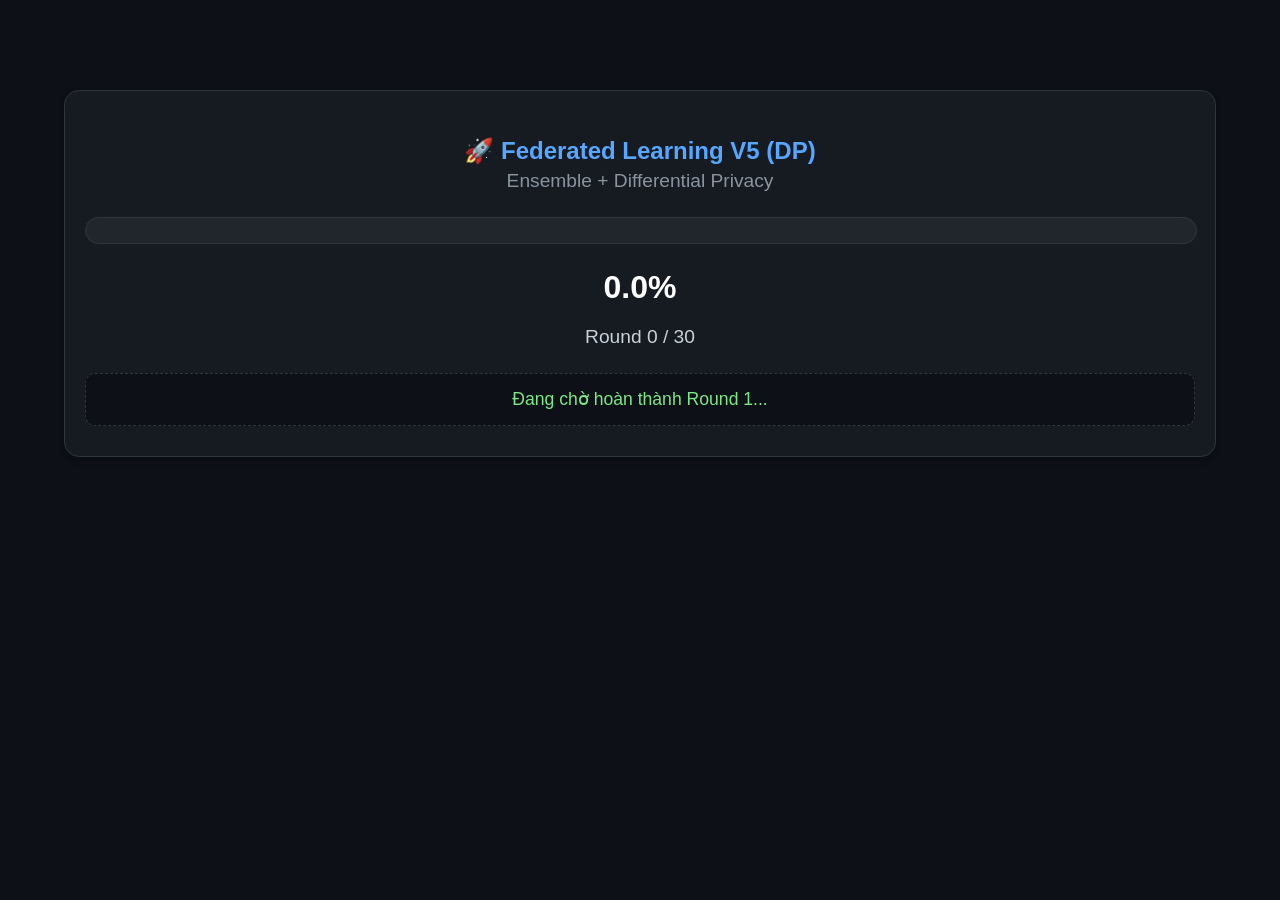
==== dashboard/index.html @ 1dcc60ae "🎓 KHKT Final: FL Pneumonia Detection with Differential Privacy - Kiến trúc: DenseNet-121 + Efficient" ====
<!DOCTYPE html>
<html>
<head>
    <meta name="viewport" content="width=device-width, initial-scale=1.0">
    <meta http-equiv="refresh" content="5">
    <title>AI Training Dashboard</title>
    <style>
        body { font-family: -apple-system, sans-serif; background: #0d1117; color: #c9d1d9; text-align: center; padding: 10vh 5vw; margin: 0; }
        .card { background: #161b22; border: 1px solid #30363d; border-radius: 15px; padding: 30px 20px; box-shadow: 0 4px 6px rgba(0,0,0,0.3); }
        h1 { color: #58a6ff; font-size: 1.5em; margin-bottom: 5px; }
        h2 { color: #8b949e; font-size: 1.2em; font-weight: normal; margin-top: 0; }
        .progress-bar { width: 100%; background: #21262d; border-radius: 20px; overflow: hidden; margin: 25px 0; height: 25px; border: 1px solid #30363d; }
        .progress { width: 0.0%; background: linear-gradient(90deg, #238636, #2ea043); height: 100%; transition: width 0.5s ease-in-out; }
        .percent-text { font-size: 2em; font-weight: bold; color: #ffffff; margin-bottom: 20px; }
        .metrics { margin-top: 25px; padding: 15px; background: #0d1117; border-radius: 10px; font-size: 1.1em; color: #7ee787; border: 1px dashed #30363d; }
    </style>
</head>
<body>
    <div class="card">
        <h1>🚀 Federated Learning V5 (DP)</h1>
        <h2>Ensemble + Differential Privacy</h2>
        
        <div class="progress-bar">
            <div class="progress"></div>
        </div>
        
        <div class="percent-text">0.0%</div>
        <h2 style="color: #c9d1d9;">Round 0 / 30</h2>
        
        <div class="metrics">
            Đang chờ hoàn thành Round 1...
        </div>
    </div>
</body>
</html>
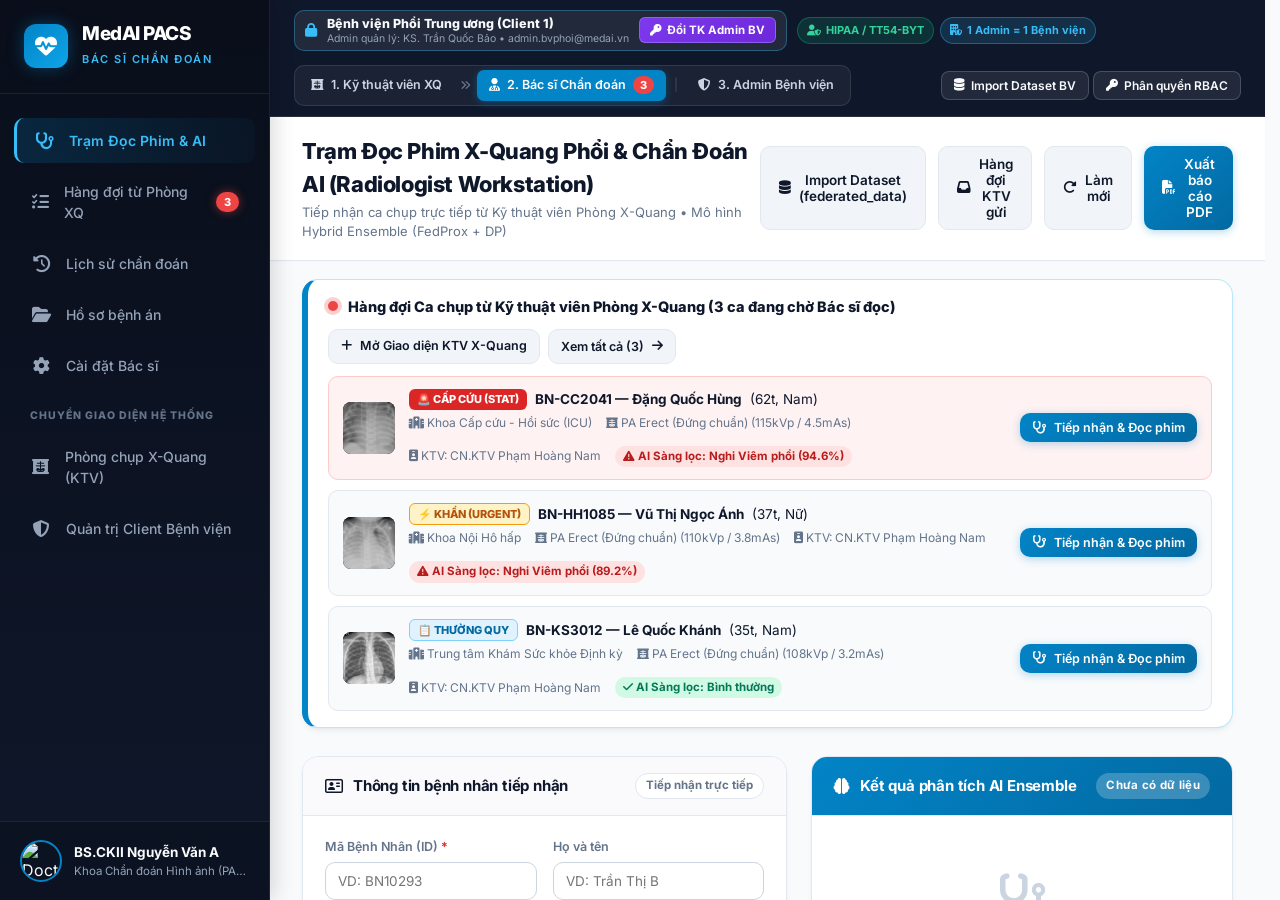
==== commit 24784f0f: "Deploy MedAI PACS/HIS v4.3: 3-role portals, dataset importer & 1-Admin-1-Hospital isolation" ====
--- a/dashboard/index.html
+++ b/dashboard/index.html
@@ -1,36 +1,345 @@
-
 <!DOCTYPE html>
-<html>
+<html lang="vi">
 <head>
+    <meta charset="UTF-8">
     <meta name="viewport" content="width=device-width, initial-scale=1.0">
-    <meta http-equiv="refresh" content="5">
-    <title>AI Training Dashboard</title>
-    <style>
-        body { font-family: -apple-system, sans-serif; background: #0d1117; color: #c9d1d9; text-align: center; padding: 10vh 5vw; margin: 0; }
-        .card { background: #161b22; border: 1px solid #30363d; border-radius: 15px; padding: 30px 20px; box-shadow: 0 4px 6px rgba(0,0,0,0.3); }
-        h1 { color: #58a6ff; font-size: 1.5em; margin-bottom: 5px; }
-        h2 { color: #8b949e; font-size: 1.2em; font-weight: normal; margin-top: 0; }
-        .progress-bar { width: 100%; background: #21262d; border-radius: 20px; overflow: hidden; margin: 25px 0; height: 25px; border: 1px solid #30363d; }
-        .progress { width: 0.0%; background: linear-gradient(90deg, #238636, #2ea043); height: 100%; transition: width 0.5s ease-in-out; }
-        .percent-text { font-size: 2em; font-weight: bold; color: #ffffff; margin-bottom: 20px; }
-        .metrics { margin-top: 25px; padding: 15px; background: #0d1117; border-radius: 10px; font-size: 1.1em; color: #7ee787; border: 1px dashed #30363d; }
-    </style>
+    <title>Bác sĩ Chẩn đoán Hình ảnh (PACS/HIS) - MedAI Diagnostic</title>
+    <meta name="description" content="Giao diện Bác sĩ Chẩn đoán X-Quang Phổi AI nhận ca chụp thời gian thực từ Kỹ thuật viên phòng X-Quang, tích hợp Federated Learning & Differential Privacy.">
+    <link href="https://fonts.googleapis.com/css2?family=Inter:wght@300;400;500;600;700;800&display=swap" rel="stylesheet">
+    <link rel="stylesheet" href="https://cdnjs.cloudflare.com/ajax/libs/font-awesome/6.4.0/css/all.min.css">
+    <link rel="stylesheet" href="style.css?v=4.3">
+    <!-- html2pdf for exporting reports -->
+    <script src="https://cdnjs.cloudflare.com/ajax/libs/html2pdf.js/0.10.1/html2pdf.bundle.min.js"></script>
 </head>
 <body>
-    <div class="card">
-        <h1>🚀 Federated Learning V5 (DP)</h1>
-        <h2>Ensemble + Differential Privacy</h2>
-        
-        <div class="progress-bar">
-            <div class="progress"></div>
-        </div>
-        
-        <div class="percent-text">0.0%</div>
-        <h2 style="color: #c9d1d9;">Round 0 / 30</h2>
-        
-        <div class="metrics">
-            Đang chờ hoàn thành Round 1...
-        </div>
+    <div class="app-container">
+        <!-- Sidebar -->
+        <aside class="sidebar">
+            <div class="sidebar-header" onclick="navigateTo('new')" style="cursor: pointer;" title="Trang chủ Bác sĩ Chẩn đoán">
+                <div class="logo-icon-wrap">
+                    <i class="fa-solid fa-heart-pulse logo-icon"></i>
+                </div>
+                <div class="sidebar-brand">
+                    <h2>MedAI PACS</h2>
+                    <span>BÁC SĨ CHẨN ĐOÁN</span>
+                </div>
+            </div>
+            <ul class="nav-links">
+                <li class="nav-item active" data-route="new">
+                    <a href="#/new"><i class="fa-solid fa-stethoscope"></i> Trạm Đọc Phim & AI</a>
+                </li>
+                <li class="nav-item" data-route="worklist">
+                    <a href="#/worklist">
+                        <i class="fa-solid fa-List-check fa-list-check"></i> Hàng đợi từ Phòng XQ
+                        <span class="nav-count-badge has-items" id="sidebar-worklist-badge">0</span>
+                    </a>
+                </li>
+                <li class="nav-item" data-route="history">
+                    <a href="#/history"><i class="fa-solid fa-clock-rotate-left"></i> Lịch sử chẩn đoán</a>
+                </li>
+                <li class="nav-item" data-route="patients">
+                    <a href="#/patients"><i class="fa-solid fa-folder-open"></i> Hồ sơ bệnh án</a>
+                </li>
+                <li class="nav-item" data-route="settings">
+                    <a href="#/settings"><i class="fa-solid fa-gear"></i> Cài đặt Bác sĩ</a>
+                </li>
+                <li class="nav-section-divider"><span>CHUYỂN GIAO DIỆN HỆ THỐNG</span></li>
+                <li class="nav-item">
+                    <a href="technician.html"><i class="fa-solid fa-x-ray"></i> Phòng chụp X-Quang (KTV)</a>
+                </li>
+                <li class="nav-item">
+                    <a href="admin.html"><i class="fa-solid fa-shield-halved"></i> Quản trị Client Bệnh viện</a>
+                </li>
+            </ul>
+            <div class="doctor-profile" onclick="navigateTo('settings')" style="cursor: pointer;" title="Nhấn để tùy chỉnh thông tin bác sĩ">
+                <img src="https://ui-avatars.com/api/?name=Dr+AI&background=0284C7&color=fff" alt="Doctor" id="sidebar-doc-avatar">
+                <div class="doc-info">
+                    <strong id="sidebar-doc-name">BS.CKII Nguyễn Văn A</strong>
+                    <span id="sidebar-doc-dept">Khoa Chẩn đoán hình ảnh</span>
+                </div>
+            </div>
+        </aside>
+
+        <!-- Main Content -->
+        <main class="main-content" id="report-content">
+
+            <!-- ======================================================= -->
+            <!-- VIEW 1: PHIÊN KHÁM MỚI & TRẠM ĐỌC PHIM PACS (NEW EXAM) -->
+            <!-- ======================================================= -->
+            <section id="view-new" class="view-panel active">
+                <header class="topbar">
+                    <div class="page-title">
+                        <h1>Trạm Đọc Phim X-Quang Phổi & Chẩn Đoán AI (Radiologist Workstation)</h1>
+                        <p>Tiếp nhận ca chụp trực tiếp từ Kỹ thuật viên Phòng X-Quang • Mô hình Hybrid Ensemble (FedProx + DP)</p>
+                    </div>
+                    <div class="actions">
+                        <button class="btn btn-secondary" onclick="window.openHospitalDatasetModal()">
+                            <i class="fa-solid fa-database"></i> Import Dataset (federated_data)
+                        </button>
+                        <button class="btn btn-secondary" onclick="navigateTo('worklist')">
+                            <i class="fa-solid fa-inbox"></i> Hàng đợi KTV gửi
+                        </button>
+                        <button class="btn btn-secondary" onclick="resetForm()"><i class="fa-solid fa-rotate-right"></i> Làm mới</button>
+                        <button class="btn btn-primary" onclick="exportPDF()"><i class="fa-solid fa-file-pdf"></i> Xuất báo cáo PDF</button>
+                    </div>
+                </header>
+
+                <!-- INCOMING WORKLIST QUEUE FROM X-RAY TECHNICIAN -->
+                <div id="doctor-incoming-queue-widget" class="incoming-worklist-strip"></div>
+
+                <!-- ACTIVE TECHNICIAN HANDOFF METADATA BANNER (Shown when a case from Technician is loaded) -->
+                <div id="active-tech-handoff-banner" class="tech-handoff-banner hidden"></div>
+
+                <div class="dashboard-grid">
+                    <!-- Left Column -->
+                    <div class="col-left">
+                        <!-- Patient Info Card -->
+                        <div class="card patient-card">
+                            <div class="card-header">
+                                <i class="fa-regular fa-address-card"></i>
+                                <h3>Thông tin bệnh nhân tiếp nhận</h3>
+                                <span class="badge-outline" id="active-case-source-badge">Tiếp nhận trực tiếp</span>
+                            </div>
+                            <div class="card-body">
+                                <form id="patient-form" class="form-grid">
+                                    <div class="form-group">
+                                        <label>Mã Bệnh Nhân (ID) <span class="required">*</span></label>
+                                        <input type="text" id="patient-id" placeholder="VD: BN10293" required>
+                                    </div>
+                                    <div class="form-group">
+                                        <label>Họ và tên</label>
+                                        <input type="text" id="patient-name" placeholder="VD: Trần Thị B">
+                                    </div>
+                                    <div class="form-group">
+                                        <label>Tuổi</label>
+                                        <input type="number" id="patient-age" placeholder="VD: 45" min="0" max="130">
+                                    </div>
+                                    <div class="form-group">
+                                        <label>Giới tính</label>
+                                        <select id="patient-gender">
+                                            <option value="Nam">Nam</option>
+                                            <option value="Nữ">Nữ</option>
+                                            <option value="Khác">Khác</option>
+                                        </select>
+                                    </div>
+                                    <div class="form-group full-width">
+                                        <label>Lý do khám / Triệu chứng lâm sàng & Ghi chú từ Khoa chỉ định</label>
+                                        <input type="text" id="patient-symptoms" placeholder="VD: Ho kéo dài, sốt nhẹ, khó thở, tức ngực">
+                                    </div>
+                                </form>
+                            </div>
+                        </div>
+
+                        <!-- Image Upload & Viewer -->
+                        <div class="card viewer-card">
+                            <div class="card-header">
+                                <i class="fa-solid fa-x-ray"></i>
+                                <h3>Dữ liệu hình ảnh PACS (DICOM / JPEG / PNG)</h3>
+                            </div>
+                            <div class="card-body">
+
+                                <!-- Quick Sample Chips for live testing -->
+                                <div class="quick-samples-bar">
+                                    <div class="samples-label"><i class="fa-solid fa-bolt"></i> Thử nghiệm nhanh với ảnh mẫu chuẩn (Quick Demo Samples):</div>
+                                    <div class="sample-chips-row">
+                                        <button type="button" class="sample-chip" onclick="loadSampleXray('bacteria')">
+                                            <i class="fa-solid fa-bacterium"></i> Mẫu 1: Viêm phổi do Vi khuẩn
+                                        </button>
+                                        <button type="button" class="sample-chip" onclick="loadSampleXray('virus')">
+                                            <i class="fa-solid fa-virus"></i> Mẫu 2: Viêm phổi do Virus
+                                        </button>
+                                        <button type="button" class="sample-chip" onclick="loadSampleXray('normal')">
+                                            <i class="fa-solid fa-heart-pulse"></i> Mẫu 3: Phổi bình thường
+                                        </button>
+                                    </div>
+                                </div>
+
+                                <div class="upload-zone" id="upload-zone">
+                                    <input type="file" id="file-input" accept=".jpg, .jpeg, .png, .dcm" hidden>
+                                    <i class="fa-solid fa-cloud-arrow-up upload-icon"></i>
+                                    <h4>Kéo thả ảnh X-quang hoặc chọn Ca chụp từ Hàng đợi KTV phía trên</h4>
+                                    <p>Hỗ trợ định dạng X-Quang chuẩn y tế (DICOM) và ảnh thông thường (JPEG/PNG)</p>
+                                </div>
+                                
+                                <div class="viewer-container hidden" id="viewer-container">
+                                    <div class="image-wrapper" id="doctor-image-wrapper">
+                                        <img id="original-image" src="" alt="X-Ray Image">
+                                        <img id="heatmap-image" src="" alt="Heatmap" class="hidden">
+                                    </div>
+                                    <div class="viewer-controls">
+                                        <div class="viewer-tools-left">
+                                            <button type="button" class="btn btn-icon" id="btn-reupload" title="Đổi / Tải ảnh khác"><i class="fa-solid fa-trash-can"></i></button>
+                                            <button type="button" class="btn btn-secondary btn-sm" onclick="toggleDoctorInvertXray()" title="Đảo ngược âm bản xương/phổi">
+                                                <i class="fa-solid fa-circle-half-stroke"></i> Âm bản
+                                            </button>
+                                            <button type="button" class="btn btn-secondary btn-sm" onclick="toggleDoctorContrastBoost()" title="Tăng tương phản vi mạch phổi">
+                                                <i class="fa-solid fa-sun"></i> Tăng nét
+                                            </button>
+                                        </div>
+                                        <div class="toggle-group">
+                                            <label class="switch">
+                                                <input type="checkbox" id="toggle-heatmap">
+                                                <span class="slider round"></span>
+                                            </label>
+                                            <span>Hiển thị vùng tổn thương (Grad-CAM)</span>
+                                        </div>
+                                    </div>
+                                </div>
+                            </div>
+                        </div>
+                    </div>
+
+                    <!-- Right Column -->
+                    <div class="col-right">
+                        <!-- AI Result Card -->
+                        <div class="card result-card">
+                            <div class="card-header highlight">
+                                <i class="fa-solid fa-brain"></i>
+                                <h3>Kết quả phân tích AI Ensemble</h3>
+                                <span class="badge" id="ai-status">Chưa có dữ liệu</span>
+                            </div>
+                            <div class="card-body">
+                                <div class="result-placeholder" id="result-placeholder">
+                                    <i class="fa-solid fa-stethoscope"></i>
+                                    <p>Hãy tiếp nhận ca chụp từ Hàng đợi Phòng X-Quang hoặc chọn ảnh mẫu bên cạnh để AI thực hiện chẩn đoán.</p>
+                                </div>
+
+                                <div class="result-content hidden" id="result-content">
+                                    <div class="diagnosis-badge" id="diagnosis-badge">
+                                        <h2 id="diagnosis-text">PNEUMONIA (VIÊM PHỔI)</h2>
+                                    </div>
+                                    
+                                    <div class="prob-section">
+                                        <h4>Độ tin cậy mô hình Ensemble (DenseNet-121 + EfficientNet-B0)</h4>
+                                        
+                                        <div class="prob-item">
+                                            <div class="prob-label">
+                                                <span>Viêm phổi (Pneumonia)</span>
+                                                <span id="prob-pneumonia-text">0.0%</span>
+                                            </div>
+                                            <div class="progress-bar">
+                                                <div class="progress-fill danger" id="prob-pneumonia-bar" style="width: 0%"></div>
+                                            </div>
+                                        </div>
+
+                                        <div class="prob-item">
+                                            <div class="prob-label">
+                                                <span>Bình thường (Normal)</span>
+                                                <span id="prob-normal-text">0.0%</span>
+                                            </div>
+                                            <div class="progress-bar">
+                                                <div class="progress-fill success" id="prob-normal-bar" style="width: 0%"></div>
+                                            </div>
+                                        </div>
+                                    </div>
+
+                                    <div class="integrity-verify-strip" id="integrity-verify-strip">
+                                        <i class="fa-solid fa-fingerprint"></i>
+                                        <span>Mã kiểm chứng toàn vẹn DICOM SHA-256: <strong id="case-sha256-label">VERIFIED-LOCAL</strong></span>
+                                    </div>
+                                </div>
+                                
+                                <button class="btn btn-primary full-width hidden" id="btn-analyze" onclick="analyzeImage()">
+                                    <i class="fa-solid fa-microchip"></i> Bắt đầu phân tích AI & Grad-CAM
+                                </button>
+                                <!-- Loading state -->
+                                <button class="btn btn-primary full-width hidden" id="btn-analyzing" disabled>
+                                    <i class="fa-solid fa-circle-notch fa-spin"></i> Đang phân tích mô hình & Grad-CAM...
+                                </button>
+                            </div>
+                        </div>
+
+                        <!-- Clinical Notes & Digital Sign-off Card -->
+                        <div class="card notes-card">
+                            <div class="card-header">
+                                <i class="fa-solid fa-file-signature"></i>
+                                <h3>Kết luận lâm sàng & Ký số Y khoa (Bác sĩ)</h3>
+                            </div>
+                            <div class="card-body">
+                                <div class="quick-note-templates">
+                                    <span class="template-label">Mẫu kết luận nhanh:</span>
+                                    <button type="button" class="template-chip" onclick="insertDoctorNoteTemplate('pneumonia_lobar')">+ Đông đặc thùy phổi (Vi khuẩn)</button>
+                                    <button type="button" class="template-chip" onclick="insertDoctorNoteTemplate('pneumonia_interstitial')">+ Tổn thương mô kẽ lan tỏa (Virus)</button>
+                                    <button type="button" class="template-chip" onclick="insertDoctorNoteTemplate('normal_chest')">+ Phổi sáng đều bình thường</button>
+                                </div>
+
+                                <textarea id="doctor-notes" placeholder="Nhập kết luận chuyên môn, mô tả tổn thương nhu mô phổi, chỉ định cận lâm sàng hoặc phác đồ điều trị..." rows="4"></textarea>
+
+                                <div class="notes-footer-row">
+                                    <div class="doctor-sign-actions">
+                                        <button type="button" class="btn btn-primary btn-sm" id="btn-sign-complete" onclick="finalizeAndSignDoctorDiagnosis()">
+                                            <i class="fa-solid fa-signature"></i> Ký số & Hoàn tất Ca khám
+                                        </button>
+                                        <button type="button" class="btn btn-secondary btn-sm" id="btn-save-notes" onclick="saveActiveDoctorNotes()">
+                                            <i class="fa-solid fa-floppy-disk"></i> Lưu nháp
+                                        </button>
+                                        <button type="button" class="btn btn-danger-outline btn-sm" id="btn-request-retake" onclick="requestTechnicianRetake()" title="Trả lại ca chụp cho KTV Phòng X-Quang yêu cầu chụp lại">
+                                            <i class="fa-solid fa-rotate-left"></i> Yêu cầu KTV chụp lại
+                                        </button>
+                                    </div>
+                                </div>
+                                <div style="margin-top:6px;">
+                                    <span class="text-muted text-small" id="notes-save-status">Chữ ký số bác sĩ sẽ đồng bộ trực tiếp sang Phòng X-Quang và Hồ sơ bệnh án</span>
+                                </div>
+
+                                <div class="signature-section">
+                                    <p><strong>Bác sĩ Chẩn đoán:</strong> <span id="signature-doc-name">BS.CKII Nguyễn Văn A</span></p>
+                                    <p><strong>Ngày giờ ký kết luận:</strong> <span id="current-date"></span></p>
+                                </div>
+                            </div>
+                        </div>
+                    </div>
+                </div>
+            </section>
+
+            <!-- ======================================================= -->
+            <!-- VIEW 1B: HÀNG ĐỢI CA CHỤP TỪ PHÒNG X-QUANG (WORKLIST) -->
+            <!-- ======================================================= -->
+            <section id="view-worklist" class="view-panel hidden"></section>
+
+            <!-- ======================================================= -->
+            <!-- VIEW 2: LỊCH SỬ CHẨN ĐOÁN (HISTORY) -->
+            <!-- ======================================================= -->
+            <section id="view-history" class="view-panel hidden"></section>
+
+            <!-- ======================================================= -->
+            <!-- VIEW 3: HỒ SƠ BỆNH ÁN (PATIENTS LIST) -->
+            <!-- ======================================================= -->
+            <section id="view-patients" class="view-panel hidden"></section>
+
+            <!-- ======================================================= -->
+            <!-- VIEW 4: CHI TIẾT HỒ SƠ & TIMELINE (PATIENT DETAIL) -->
+            <!-- ======================================================= -->
+            <section id="view-patient-detail" class="view-panel hidden"></section>
+
+            <!-- ======================================================= -->
+            <!-- VIEW 5: CÀI ĐẶT HỆ THỐNG (SETTINGS) -->
+            <!-- ======================================================= -->
+            <section id="view-settings" class="view-panel hidden"></section>
+
+            <!-- ======================================================= -->
+            <!-- PROMINENT YELLOW RESEARCH DEMO WARNING BANNER -->
+            <!-- ======================================================= -->
+            <footer class="research-warning-banner" id="warning-banner">
+                <div class="banner-inner">
+                    <i class="fa-solid fa-triangle-exclamation banner-icon"></i>
+                    <div class="banner-text-wrap">
+                        <strong class="banner-title">CẢNH BÁO QUAN TRỌNG:</strong>
+                        <span class="banner-text">Đây là website demo cho dự án nghiên cứu khoa học. Không sử dụng cho thực tế.</span>
+                    </div>
+                </div>
+            </footer>
+
+        </main>
     </div>
+    
+    <!-- Notification Toast -->
+    <div id="toast" class="toast">Đã lưu thành công!</div>
+
+    <!-- Scripts with Cache-Busting -->
+    <script src="db.js?v=4.3"></script>
+    <script src="portal-nav.js?v=4.3"></script>
+    <script src="views.js?v=4.3"></script>
+    <script src="script.js?v=4.3"></script>
 </body>
 </html>
--- a/dashboard/style.css
+++ b/dashboard/style.css
@@ -0,0 +1,3153 @@
+/* =====================================================================
+   MedAI PACS/HIS - World-Class Medical AI Diagnostic UI System
+   Design System: Deep Slate Navy + Medical Cyan + Crisp Clinical Cards
+   ===================================================================== */
+
+:root {
+    /* Brand & Accent Palette */
+    --primary: #0284C7;         /* Medical Electric Sky Blue */
+    --primary-hover: #0369A1;
+    --primary-light: #E0F2FE;
+    --primary-glow: rgba(2, 132, 199, 0.25);
+    
+    --secondary: #F1F5F9;
+    --secondary-hover: #E2E8F0;
+    
+    /* Neutral & Backgrounds */
+    --bg-main: #F8FAFC;
+    --bg-card: #FFFFFF;
+    --bg-sidebar: #090E1A;
+    --sidebar-border: rgba(255, 255, 255, 0.08);
+    --border: #E2E8F0;
+    --border-hover: #CBD5E1;
+    
+    /* Typography Colors */
+    --text-main: #0F172A;
+    --text-muted: #64748B;
+    --text-light: #94A3B8;
+    
+    /* Status Colors */
+    --success: #059669;
+    --success-bg: #ECFDF5;
+    --success-border: #A7F3D0;
+    
+    --danger: #DC2626;
+    --danger-bg: #FEF2F2;
+    --danger-border: #FECACA;
+    
+    --warning: #D97706;
+    --warning-bg: #FEF3C7;
+    --warning-border: #FCD34D;
+    
+    /* Layout Tokens */
+    --radius-sm: 6px;
+    --radius: 10px;
+    --radius-lg: 16px;
+    --shadow-sm: 0 1px 2px 0 rgba(0, 0, 0, 0.05);
+    --shadow: 0 4px 6px -1px rgba(0, 0, 0, 0.05), 0 2px 4px -2px rgba(0, 0, 0, 0.05);
+    --shadow-lg: 0 12px 24px -4px rgba(15, 23, 42, 0.08), 0 4px 8px -2px rgba(15, 23, 42, 0.04);
+}
+
+/* Base Reset */
+* {
+    margin: 0;
+    padding: 0;
+    box-sizing: border-box;
+}
+
+body {
+    font-family: 'Inter', -apple-system, BlinkMacSystemFont, "Segoe UI", Roboto, sans-serif;
+    background-color: var(--bg-main);
+    color: var(--text-main);
+    line-height: 1.5;
+    -webkit-font-smoothing: antialiased;
+    overflow: hidden;
+}
+
+.app-container {
+    display: flex;
+    height: 100vh;
+    height: 100dvh;
+    width: 100%;
+    overflow: hidden;
+}
+
+/* =====================================================================
+   SIDEBAR NAVIGATION
+   ===================================================================== */
+.sidebar {
+    width: 270px;
+    background: linear-gradient(180deg, #090E1A 0%, #0F172A 100%);
+    color: #F8FAFC;
+    display: flex;
+    flex-direction: column;
+    border-right: 1px solid var(--sidebar-border);
+    z-index: 20;
+    flex-shrink: 0;
+    box-shadow: 4px 0 20px rgba(0, 0, 0, 0.15);
+}
+
+.sidebar-header {
+    padding: 24px;
+    display: flex;
+    align-items: center;
+    gap: 14px;
+    border-bottom: 1px solid var(--sidebar-border);
+    transition: opacity 0.2s;
+}
+
+.sidebar-header:hover {
+    opacity: 0.9;
+}
+
+.logo-icon-wrap {
+    width: 44px;
+    height: 44px;
+    border-radius: 12px;
+    background: linear-gradient(135deg, #0284C7 0%, #0EA5E9 100%);
+    display: flex;
+    align-items: center;
+    justify-content: center;
+    box-shadow: 0 0 16px rgba(2, 132, 199, 0.4);
+}
+
+.logo-icon {
+    font-size: 22px;
+    color: white;
+}
+
+.sidebar-brand h2 {
+    font-size: 19px;
+    font-weight: 800;
+    letter-spacing: -0.5px;
+    line-height: 1.1;
+    color: #FFFFFF;
+}
+
+.sidebar-brand span {
+    font-size: 11px;
+    font-weight: 600;
+    text-transform: uppercase;
+    letter-spacing: 1.5px;
+    color: #38BDF8;
+}
+
+.nav-links {
+    list-style: none;
+    padding: 24px 14px;
+    flex: 1;
+    display: flex;
+    flex-direction: column;
+    gap: 6px;
+    overflow-y: auto;
+}
+
+.nav-links li a {
+    display: flex;
+    align-items: center;
+    gap: 14px;
+    padding: 12px 16px;
+    color: #94A3B8;
+    text-decoration: none;
+    font-weight: 500;
+    font-size: 14px;
+    border-radius: var(--radius);
+    transition: all 0.2s ease;
+}
+
+.nav-links li a i {
+    font-size: 17px;
+    width: 22px;
+    text-align: center;
+    transition: transform 0.2s;
+}
+
+.nav-links li a:hover {
+    background-color: rgba(255, 255, 255, 0.05);
+    color: #FFFFFF;
+}
+
+.nav-links li a:hover i {
+    transform: scale(1.15);
+}
+
+.nav-links li.active a {
+    background: linear-gradient(90deg, rgba(2, 132, 199, 0.2) 0%, rgba(2, 132, 199, 0.05) 100%);
+    color: #38BDF8;
+    font-weight: 600;
+    border-left: 3px solid #38BDF8;
+}
+
+.doctor-profile {
+    padding: 18px 20px;
+    display: flex;
+    align-items: center;
+    gap: 12px;
+    border-top: 1px solid var(--sidebar-border);
+    background-color: rgba(0, 0, 0, 0.2);
+    transition: background 0.2s;
+}
+
+.doctor-profile:hover {
+    background-color: rgba(255, 255, 255, 0.06);
+}
+
+.doctor-profile img {
+    width: 42px;
+    height: 42px;
+    border-radius: 50%;
+    border: 2px solid #0284C7;
+}
+
+.doc-info {
+    overflow: hidden;
+}
+
+.doc-info strong {
+    display: block;
+    font-size: 13.5px;
+    color: #F8FAFC;
+    white-space: nowrap;
+    overflow: hidden;
+    text-overflow: ellipsis;
+}
+
+.doc-info span {
+    font-size: 11.5px;
+    color: #94A3B8;
+    white-space: nowrap;
+    overflow: hidden;
+    text-overflow: ellipsis;
+    display: block;
+}
+
+/* =====================================================================
+   MAIN VIEWPORT & PANELS
+   ========================================================================= */
+.main-content {
+    flex: 1;
+    min-inline-size: 0;
+    display: flex;
+    flex-direction: column;
+    overflow-y: auto;
+    scrollbar-gutter: stable;
+    overscroll-behavior: contain;
+    background-color: var(--bg-main);
+    position: relative;
+}
+
+.view-panel {
+    display: flex;
+    flex-direction: column;
+    flex: 1 0 auto;
+    min-height: auto;
+    animation: fadeInView 0.25s cubic-bezier(0.16, 1, 0.3, 1);
+}
+
+@keyframes fadeInView {
+    from { opacity: 0; transform: translateY(8px); }
+    to { opacity: 1; transform: translateY(0); }
+}
+
+/* Topbar Header */
+.topbar {
+    background-color: #FFFFFF;
+    padding: 18px 32px;
+    display: flex;
+    justify-content: space-between;
+    align-items: center;
+    border-bottom: 1px solid var(--border);
+    position: sticky;
+    top: 0;
+    z-index: 10;
+    box-shadow: 0 1px 3px rgba(0,0,0,0.02);
+}
+
+.page-title h1 {
+    font-size: 22px;
+    font-weight: 800;
+    letter-spacing: -0.4px;
+    color: var(--text-main);
+}
+
+.page-title p {
+    font-size: 13px;
+    color: var(--text-muted);
+    margin-top: 2px;
+}
+
+.actions {
+    display: flex;
+    gap: 12px;
+}
+
+/* Reusable View Headers */
+.view-header {
+    padding: 24px 32px 18px 32px;
+    display: flex;
+    justify-content: space-between;
+    align-items: center;
+    background-color: #FFFFFF;
+    border-bottom: 1px solid var(--border);
+}
+
+.view-header h2 {
+    font-size: 22px;
+    font-weight: 800;
+    letter-spacing: -0.4px;
+    color: var(--text-main);
+}
+
+.view-header p {
+    font-size: 13px;
+    color: var(--text-muted);
+    margin-top: 2px;
+}
+
+.view-header-actions {
+    display: flex;
+    gap: 10px;
+}
+
+.btn-back {
+    background: none;
+    border: none;
+    color: var(--primary);
+    font-size: 13.5px;
+    font-weight: 600;
+    cursor: pointer;
+    display: inline-flex;
+    align-items: center;
+    gap: 6px;
+    margin-bottom: 6px;
+    padding: 0;
+    font-family: inherit;
+}
+
+.btn-back:hover {
+    text-decoration: underline;
+}
+
+/* =====================================================================
+   BUTTONS & CONTROLS
+   ===================================================================== */
+.btn {
+    padding: 9px 18px;
+    border-radius: var(--radius);
+    border: none;
+    font-weight: 600;
+    font-size: 13.5px;
+    cursor: pointer;
+    display: inline-flex;
+    align-items: center;
+    justify-content: center;
+    gap: 8px;
+    transition: all 0.2s cubic-bezier(0.16, 1, 0.3, 1);
+    font-family: inherit;
+    text-decoration: none;
+}
+
+.btn-primary {
+    background: linear-gradient(135deg, #0284C7 0%, #0369A1 100%);
+    color: white;
+    box-shadow: 0 2px 8px rgba(2, 132, 199, 0.3);
+}
+
+.btn-primary:hover:not(:disabled) {
+    background: linear-gradient(135deg, #0369A1 0%, #075985 100%);
+    transform: translateY(-1px);
+    box-shadow: 0 4px 12px rgba(2, 132, 199, 0.4);
+}
+
+.btn-primary:disabled {
+    opacity: 0.7;
+    cursor: not-allowed;
+    box-shadow: none;
+}
+
+.btn-secondary {
+    background-color: var(--secondary);
+    color: var(--text-main);
+    border: 1px solid var(--border);
+}
+
+.btn-secondary:hover {
+    background-color: var(--secondary-hover);
+    border-color: var(--border-hover);
+}
+
+.btn-danger-outline {
+    background: transparent;
+    border: 1px solid #FCA5A5;
+    color: var(--danger);
+}
+
+.btn-danger-outline:hover {
+    background-color: var(--danger-bg);
+    border-color: var(--danger);
+}
+
+.btn-icon {
+    width: 36px;
+    height: 36px;
+    background: white;
+    border: 1px solid var(--border);
+    border-radius: 50%;
+    color: var(--danger);
+    cursor: pointer;
+    display: inline-flex;
+    align-items: center;
+    justify-content: center;
+    transition: all 0.2s;
+}
+
+.btn-icon:hover {
+    background: var(--danger-bg);
+    transform: scale(1.08);
+}
+
+.btn-sm {
+    padding: 7px 12px;
+    font-size: 12.5px;
+}
+
+.btn-text {
+    background: none;
+    border: none;
+    cursor: pointer;
+    font-weight: 600;
+    font-size: 13px;
+    display: inline-flex;
+    align-items: center;
+    gap: 6px;
+    font-family: inherit;
+}
+
+.btn-text.danger { color: var(--danger); }
+.btn-text.danger:hover { text-decoration: underline; }
+
+.full-width {
+    width: 100%;
+}
+
+/* =====================================================================
+   CARDS & GRID LAYOUT
+   ===================================================================== */
+.dashboard-grid {
+    padding: 28px 32px;
+    display: grid;
+    grid-template-columns: 1.15fr 1fr;
+    gap: 24px;
+    max-width: 1600px;
+    width: 100%;
+    margin: 0 auto;
+}
+
+.col-left, .col-right {
+    display: flex;
+    flex-direction: column;
+    gap: 24px;
+}
+
+.card {
+    background-color: var(--bg-card);
+    border-radius: var(--radius-lg);
+    box-shadow: var(--shadow);
+    border: 1px solid var(--border);
+    overflow: hidden;
+    transition: box-shadow 0.2s;
+}
+
+.card:hover {
+    box-shadow: var(--shadow-lg);
+}
+
+.card-header {
+    padding: 16px 22px;
+    border-bottom: 1px solid var(--border);
+    display: flex;
+    align-items: center;
+    gap: 10px;
+    background-color: #FAFAFC;
+}
+
+.card-header.highlight {
+    background: linear-gradient(135deg, #0284C7 0%, #0369A1 100%);
+    color: white;
+}
+
+.card-header h3 {
+    font-size: 15px;
+    font-weight: 700;
+    flex: 1;
+    letter-spacing: -0.2px;
+}
+
+.card-body {
+    padding: 22px;
+}
+
+.badge {
+    padding: 4px 10px;
+    border-radius: 999px;
+    font-size: 11.5px;
+    font-weight: 700;
+    letter-spacing: 0.3px;
+    background: rgba(255,255,255,0.22);
+}
+
+/* Forms */
+.form-grid {
+    display: grid;
+    grid-template-columns: 1fr 1fr;
+    gap: 16px;
+    align-items: end;
+}
+
+.form-group {
+    display: flex;
+    flex-direction: column;
+    justify-content: flex-end;
+}
+
+.form-group.full-width {
+    grid-column: span 2;
+}
+
+.form-group label {
+    display: block;
+    font-size: 12.5px;
+    font-weight: 600;
+    color: var(--text-muted);
+    margin-bottom: 6px;
+}
+
+.form-group input, .form-group select, textarea {
+    width: 100%;
+    padding: 10px 12px;
+    border: 1px solid #CBD5E1;
+    border-radius: var(--radius);
+    font-family: inherit;
+    font-size: 13.5px;
+    transition: all 0.2s;
+    background-color: #FFFFFF;
+}
+
+.form-group input:focus, .form-group select:focus, textarea:focus {
+    outline: none;
+    border-color: var(--primary);
+    box-shadow: 0 0 0 3px var(--primary-glow);
+}
+
+.required {
+    color: var(--danger);
+}
+
+/* =====================================================================
+   DEMO QUICK SAMPLE CHIPS (Tính năng trải nghiệm 1-click)
+   ===================================================================== */
+.quick-samples-bar {
+    margin-bottom: 18px;
+    background: #F0F9FF;
+    border: 1px solid #BAE6FD;
+    border-radius: var(--radius);
+    padding: 12px 16px;
+}
+
+.samples-label {
+    font-size: 12px;
+    font-weight: 700;
+    color: #0369A1;
+    margin-bottom: 8px;
+    display: flex;
+    align-items: center;
+    gap: 6px;
+}
+
+.sample-chips-row {
+    display: flex;
+    gap: 8px;
+    flex-wrap: wrap;
+}
+
+.sample-chip {
+    background: white;
+    border: 1px solid #7DD3FC;
+    border-radius: 999px;
+    padding: 6px 14px;
+    font-size: 12px;
+    font-weight: 600;
+    color: #0284C7;
+    cursor: pointer;
+    display: inline-flex;
+    align-items: center;
+    gap: 6px;
+    transition: all 0.2s ease;
+}
+
+.sample-chip:hover {
+    background: #0284C7;
+    color: white;
+    transform: translateY(-1px);
+    box-shadow: 0 2px 8px rgba(2, 132, 199, 0.3);
+}
+
+/* Upload & Image Viewer */
+.upload-zone {
+    border: 2px dashed #CBD5E1;
+    border-radius: var(--radius);
+    padding: 36px 20px;
+    text-align: center;
+    cursor: pointer;
+    background-color: #F8FAFC;
+    transition: all 0.2s;
+}
+
+.upload-zone:hover, .upload-zone.dragover {
+    border-color: var(--primary);
+    background-color: #EFF6FF;
+}
+
+.upload-icon {
+    font-size: 44px;
+    color: #94A3B8;
+    margin-bottom: 12px;
+}
+
+.upload-zone h4 {
+    color: var(--primary);
+    font-size: 15px;
+    font-weight: 700;
+    margin-bottom: 6px;
+}
+
+.upload-zone p {
+    font-size: 12.5px;
+    color: var(--text-muted);
+}
+
+.viewer-container {
+    display: flex;
+    flex-direction: column;
+    gap: 14px;
+}
+
+.image-wrapper {
+    position: relative;
+    width: 100%;
+    height: 380px;
+    background: #050505;
+    border-radius: var(--radius);
+    overflow: hidden;
+    display: flex;
+    align-items: center;
+    justify-content: center;
+    box-shadow: inset 0 0 20px rgba(0,0,0,0.5);
+}
+
+.image-wrapper img {
+    max-width: 100%;
+    max-height: 100%;
+    object-fit: contain;
+    transition: opacity 0.3s ease;
+}
+
+#heatmap-image {
+    position: absolute;
+    top: 0;
+    left: 0;
+    width: 100%;
+    height: 100%;
+    opacity: 0.65;
+}
+
+.viewer-controls {
+    display: flex;
+    justify-content: space-between;
+    align-items: center;
+    background: var(--secondary);
+    padding: 10px 14px;
+    border-radius: var(--radius);
+}
+
+.toggle-group {
+    display: flex;
+    align-items: center;
+    gap: 10px;
+    font-size: 13px;
+    font-weight: 600;
+}
+
+/* Switch */
+.switch {
+    position: relative;
+    display: inline-block;
+    width: 42px;
+    height: 22px;
+}
+
+.switch input {
+    opacity: 0;
+    width: 0;
+    height: 0;
+}
+
+.slider {
+    position: absolute;
+    cursor: pointer;
+    top: 0;
+    left: 0;
+    right: 0;
+    bottom: 0;
+    background-color: #CBD5E1;
+    transition: .3s;
+}
+
+.slider:before {
+    position: absolute;
+    content: "";
+    height: 16px;
+    width: 16px;
+    left: 3px;
+    bottom: 3px;
+    background-color: white;
+    transition: .3s;
+}
+
+input:checked + .slider {
+    background-color: var(--primary);
+}
+
+input:checked + .slider:before {
+    transform: translateX(20px);
+}
+
+.slider.round {
+    border-radius: 22px;
+}
+
+.slider.round:before {
+    border-radius: 50%;
+}
+
+/* =====================================================================
+   AI DIAGNOSIS RESULTS
+   ===================================================================== */
+.result-placeholder {
+    text-align: center;
+    padding: 36px 20px;
+    color: var(--text-muted);
+}
+
+.result-placeholder i {
+    font-size: 44px;
+    color: #CBD5E1;
+    margin-bottom: 12px;
+}
+
+.diagnosis-badge {
+    text-align: center;
+    padding: 18px;
+    border-radius: var(--radius);
+    margin-bottom: 20px;
+    display: flex;
+    align-items: center;
+    justify-content: center;
+    gap: 10px;
+}
+
+.diagnosis-badge.danger {
+    background-color: var(--danger-bg);
+    color: var(--danger);
+    border: 1px solid var(--danger-border);
+}
+
+.diagnosis-badge.success {
+    background-color: var(--success-bg);
+    color: var(--success);
+    border: 1px solid var(--success-border);
+}
+
+.diagnosis-badge h2 {
+    font-size: 20px;
+    font-weight: 800;
+    letter-spacing: -0.3px;
+}
+
+.prob-section h4 {
+    margin-bottom: 14px;
+    font-size: 13px;
+    color: var(--text-muted);
+    font-weight: 700;
+    text-transform: uppercase;
+    letter-spacing: 0.5px;
+}
+
+.prob-item {
+    margin-bottom: 14px;
+}
+
+.prob-label {
+    display: flex;
+    justify-content: space-between;
+    margin-bottom: 6px;
+    font-weight: 600;
+    font-size: 13.5px;
+}
+
+.progress-bar {
+    width: 100%;
+    height: 10px;
+    background-color: #E2E8F0;
+    border-radius: 999px;
+    overflow: hidden;
+}
+
+.progress-fill {
+    height: 100%;
+    border-radius: 999px;
+    transition: width 1s cubic-bezier(0.16, 1, 0.3, 1);
+}
+
+.progress-fill.danger {
+    background: linear-gradient(90deg, #F87171 0%, #DC2626 100%);
+}
+
+.progress-fill.success {
+    background: linear-gradient(90deg, #34D399 0%, #059669 100%);
+}
+
+/* Notes & Signatures */
+.notes-footer-row {
+    display: flex;
+    justify-content: space-between;
+    align-items: center;
+    margin-top: 10px;
+}
+
+.signature-section {
+    margin-top: 16px;
+    padding-top: 14px;
+    border-top: 1px dashed var(--border);
+    font-size: 13px;
+    color: var(--text-muted);
+}
+
+/* =====================================================================
+   STATS GRID (History View)
+   ===================================================================== */
+.stats-grid {
+    padding: 24px 32px 0 32px;
+    display: grid;
+    grid-template-columns: repeat(4, 1fr);
+    gap: 18px;
+}
+
+.stat-card {
+    background: var(--bg-card);
+    border: 1px solid var(--border);
+    border-radius: var(--radius-lg);
+    padding: 20px;
+    display: flex;
+    align-items: center;
+    gap: 16px;
+    box-shadow: var(--shadow);
+    transition: transform 0.2s, box-shadow 0.2s;
+}
+
+.stat-card:hover {
+    transform: translateY(-2px);
+    box-shadow: var(--shadow-lg);
+}
+
+.stat-icon {
+    width: 50px;
+    height: 50px;
+    border-radius: 14px;
+    display: flex;
+    align-items: center;
+    justify-content: center;
+    font-size: 22px;
+}
+
+.stat-icon.blue { background-color: #E0F2FE; color: #0284C7; }
+.stat-icon.red { background-color: var(--danger-bg); color: var(--danger); }
+.stat-icon.green { background-color: var(--success-bg); color: var(--success); }
+.stat-icon.orange { background-color: var(--warning-bg); color: var(--warning); }
+
+.stat-info {
+    display: flex;
+    flex-direction: column;
+}
+
+.stat-value {
+    font-size: 26px;
+    font-weight: 800;
+    color: var(--text-main);
+    line-height: 1.15;
+}
+
+.stat-label {
+    font-size: 12.5px;
+    font-weight: 500;
+    color: var(--text-muted);
+    margin-top: 3px;
+}
+
+/* =====================================================================
+   FILTER CARD & SEARCH TOOLBAR
+   ===================================================================== */
+.filter-card {
+    margin: 20px 32px 0 32px;
+    padding: 16px 20px;
+    background: white;
+    border: 1px solid var(--border);
+    border-radius: var(--radius-lg);
+    box-shadow: var(--shadow-sm);
+}
+
+.filter-toolbar {
+    display: flex;
+    justify-content: space-between;
+    align-items: center;
+    gap: 16px;
+    flex-wrap: wrap;
+}
+
+.search-box {
+    position: relative;
+    flex: 1;
+    min-width: 280px;
+}
+
+.search-box i {
+    position: absolute;
+    left: 14px;
+    top: 50%;
+    transform: translateY(-50%);
+    color: var(--text-light);
+}
+
+.search-box input {
+    width: 100%;
+    padding: 10px 14px 10px 42px;
+    border: 1px solid #CBD5E1;
+    border-radius: var(--radius);
+    font-size: 13.5px;
+    font-family: inherit;
+    transition: all 0.2s;
+}
+
+.search-box input:focus {
+    outline: none;
+    border-color: var(--primary);
+    box-shadow: 0 0 0 3px var(--primary-glow);
+}
+
+.filter-actions {
+    display: flex;
+    gap: 10px;
+}
+
+.filter-actions select {
+    padding: 9px 14px;
+    border: 1px solid #CBD5E1;
+    border-radius: var(--radius);
+    font-size: 13.5px;
+    background-color: white;
+    font-family: inherit;
+    color: var(--text-main);
+    cursor: pointer;
+}
+
+/* =====================================================================
+   DATA TABLES
+   ===================================================================== */
+.table-card {
+    margin: 20px 32px 0 32px;
+    padding: 0;
+    overflow: hidden;
+    background: white;
+    border: 1px solid var(--border);
+    border-radius: var(--radius-lg);
+    box-shadow: var(--shadow);
+}
+
+.table-responsive {
+    overflow-x: auto;
+}
+
+.data-table {
+    width: 100%;
+    border-collapse: collapse;
+    text-align: left;
+    font-size: 13.5px;
+}
+
+.data-table th {
+    background-color: #F8FAFC;
+    padding: 14px 18px;
+    font-weight: 700;
+    color: var(--text-muted);
+    font-size: 12px;
+    border-bottom: 1px solid var(--border);
+    text-transform: uppercase;
+    letter-spacing: 0.6px;
+}
+
+.data-table td {
+    padding: 14px 18px;
+    border-bottom: 1px solid #F1F5F9;
+    vertical-align: middle;
+}
+
+.data-table tr:hover {
+    background-color: #F8FAFC;
+}
+
+.table-thumb {
+    width: 50px;
+    height: 50px;
+    border-radius: 8px;
+    overflow: hidden;
+    background: #000;
+    cursor: pointer;
+    box-shadow: 0 1px 3px rgba(0,0,0,0.15);
+    border: 1px solid #E2E8F0;
+}
+
+.table-thumb img {
+    width: 100%;
+    height: 100%;
+    object-fit: cover;
+    transition: transform 0.2s;
+}
+
+.table-thumb:hover img {
+    transform: scale(1.15);
+}
+
+.clickable-id {
+    color: var(--primary);
+    cursor: pointer;
+    font-weight: 700;
+}
+
+.clickable-id:hover {
+    text-decoration: underline;
+}
+
+.status-badge {
+    display: inline-flex;
+    align-items: center;
+    gap: 6px;
+    padding: 4px 12px;
+    border-radius: 999px;
+    font-size: 12px;
+    font-weight: 700;
+    white-space: nowrap;
+}
+
+.status-badge.badge-danger {
+    background-color: var(--danger-bg);
+    color: var(--danger);
+    border: 1px solid var(--danger-border);
+}
+
+.status-badge.badge-success {
+    background-color: var(--success-bg);
+    color: var(--success);
+    border: 1px solid var(--success-border);
+}
+
+.pulse-dot {
+    width: 8px;
+    height: 8px;
+    border-radius: 50%;
+    display: inline-block;
+}
+
+.pulse-dot.red { background-color: var(--danger); box-shadow: 0 0 8px rgba(220, 38, 38, 0.6); }
+.pulse-dot.green { background-color: var(--success); box-shadow: 0 0 8px rgba(5, 150, 105, 0.6); }
+
+.conf-mini {
+    display: flex;
+    flex-direction: column;
+    gap: 4px;
+    width: 85px;
+    font-size: 12px;
+    font-weight: 600;
+}
+
+.progress-bar.mini {
+    height: 6px;
+}
+
+.table-actions {
+    display: flex;
+    gap: 6px;
+    justify-content: flex-end;
+}
+
+.btn-action {
+    width: 32px;
+    height: 32px;
+    border-radius: 8px;
+    border: 1px solid var(--border);
+    background: white;
+    cursor: pointer;
+    display: inline-flex;
+    align-items: center;
+    justify-content: center;
+    font-size: 13px;
+    transition: all 0.2s;
+}
+
+.btn-action.primary { color: var(--primary); }
+.btn-action.primary:hover { background-color: #E0F2FE; border-color: var(--primary); }
+
+.btn-action.info { color: #0284C7; }
+.btn-action.info:hover { background-color: #E0F2FE; border-color: #0284C7; }
+
+.btn-action.danger { color: var(--danger); }
+.btn-action.danger:hover { background-color: var(--danger-bg); border-color: var(--danger); }
+
+.empty-state-cell {
+    padding: 60px 20px !important;
+    text-align: center;
+}
+
+.empty-state {
+    display: flex;
+    flex-direction: column;
+    align-items: center;
+    gap: 14px;
+    color: var(--text-muted);
+}
+
+.empty-state i {
+    font-size: 48px;
+    color: #CBD5E1;
+}
+
+.empty-state h4 {
+    font-size: 18px;
+    color: var(--text-main);
+    font-weight: 700;
+}
+
+.empty-state p {
+    font-size: 13.5px;
+    max-width: 440px;
+}
+
+/* =====================================================================
+   PATIENTS GRID
+   ===================================================================== */
+.patients-grid {
+    padding: 20px 32px 0 32px;
+    display: grid;
+    grid-template-columns: repeat(auto-fill, minmax(320px, 1fr));
+    gap: 20px;
+}
+
+.patient-profile-card {
+    padding: 22px;
+    background: white;
+    border: 1px solid var(--border);
+    border-radius: var(--radius-lg);
+    box-shadow: var(--shadow);
+    display: flex;
+    flex-direction: column;
+    justify-content: space-between;
+    transition: all 0.2s ease;
+}
+
+.patient-profile-card:hover {
+    transform: translateY(-2px);
+    box-shadow: var(--shadow-lg);
+    border-color: #CBD5E1;
+}
+
+.patient-card-top {
+    display: flex;
+    align-items: center;
+    gap: 14px;
+    margin-bottom: 16px;
+    padding-bottom: 14px;
+    border-bottom: 1px solid var(--border);
+}
+
+.patient-avatar-badge {
+    width: 48px;
+    height: 48px;
+    border-radius: 50%;
+    background: linear-gradient(135deg, #0284C7 0%, #0EA5E9 100%);
+    color: white;
+    display: flex;
+    align-items: center;
+    justify-content: center;
+    font-weight: 800;
+    font-size: 16px;
+    box-shadow: 0 4px 10px rgba(2, 132, 199, 0.25);
+}
+
+.patient-basic-info h3 {
+    font-size: 17px;
+    font-weight: 700;
+    color: var(--text-main);
+}
+
+.patient-code {
+    font-size: 12.5px;
+    color: var(--text-muted);
+    font-weight: 600;
+}
+
+.patient-meta-list {
+    display: flex;
+    flex-direction: column;
+    gap: 8px;
+    margin-bottom: 18px;
+    font-size: 13px;
+}
+
+.patient-meta-item {
+    display: flex;
+    justify-content: space-between;
+    align-items: center;
+}
+
+.patient-meta-item .label {
+    color: var(--text-muted);
+}
+
+.count-pill {
+    background-color: var(--secondary);
+    padding: 3px 10px;
+    border-radius: 999px;
+    font-weight: 700;
+    font-size: 12px;
+    color: var(--text-main);
+}
+
+.patient-card-actions {
+    display: grid;
+    grid-template-columns: 1fr 1fr;
+    gap: 10px;
+}
+
+/* =====================================================================
+   PATIENT DETAIL & CLINICAL TIMELINE
+   ===================================================================== */
+.patient-summary-header {
+    margin: 20px 32px 0 32px;
+    padding: 24px;
+}
+
+.patient-sum-left {
+    display: flex;
+    align-items: center;
+    gap: 20px;
+}
+
+.patient-avatar-large {
+    width: 64px;
+    height: 64px;
+    border-radius: 18px;
+    background: linear-gradient(135deg, #0284C7 0%, #0EA5E9 100%);
+    color: white;
+    display: flex;
+    align-items: center;
+    justify-content: center;
+    font-size: 26px;
+    font-weight: 800;
+    box-shadow: 0 6px 16px rgba(2, 132, 199, 0.3);
+}
+
+.patient-sum-details h3 {
+    font-size: 22px;
+    font-weight: 800;
+    margin-bottom: 6px;
+    color: var(--text-main);
+}
+
+.patient-tag-row {
+    display: flex;
+    gap: 10px;
+    flex-wrap: wrap;
+}
+
+.patient-badge {
+    background-color: var(--secondary);
+    padding: 4px 10px;
+    border-radius: 6px;
+    font-size: 12.5px;
+    font-weight: 600;
+    color: var(--text-main);
+    display: inline-flex;
+    align-items: center;
+    gap: 6px;
+}
+
+.patient-badge.highlight {
+    background-color: #E0F2FE;
+    color: var(--primary);
+    font-weight: 700;
+}
+
+.timeline-container {
+    margin: 24px 32px 0 32px;
+}
+
+.timeline-header {
+    display: flex;
+    justify-content: space-between;
+    align-items: center;
+    margin-bottom: 20px;
+}
+
+.timeline-header h3 {
+    font-size: 18px;
+    font-weight: 800;
+    display: flex;
+    align-items: center;
+    gap: 8px;
+}
+
+.timeline-stream {
+    position: relative;
+    padding-left: 32px;
+}
+
+.timeline-stream::before {
+    content: '';
+    position: absolute;
+    left: 12px;
+    top: 10px;
+    bottom: 10px;
+    width: 2px;
+    background-color: #CBD5E1;
+}
+
+.timeline-item {
+    position: relative;
+    margin-bottom: 24px;
+}
+
+.timeline-marker {
+    position: absolute;
+    left: -32px;
+    top: 14px;
+    width: 26px;
+    height: 26px;
+    border-radius: 50%;
+    background: white;
+    border: 2px solid #CBD5E1;
+    display: flex;
+    align-items: center;
+    justify-content: center;
+    font-size: 12px;
+    z-index: 2;
+}
+
+.timeline-marker.marker-danger {
+    border-color: var(--danger);
+    color: var(--danger);
+    background-color: var(--danger-bg);
+}
+
+.timeline-marker.marker-success {
+    border-color: var(--success);
+    color: var(--success);
+    background-color: var(--success-bg);
+}
+
+.timeline-content {
+    padding: 20px;
+}
+
+.timeline-card-header {
+    display: flex;
+    justify-content: space-between;
+    align-items: center;
+    padding-bottom: 12px;
+    border-bottom: 1px solid var(--border);
+    margin-bottom: 16px;
+}
+
+.timeline-time {
+    font-size: 14px;
+    color: var(--text-main);
+}
+
+.timeline-grid {
+    display: grid;
+    grid-template-columns: 280px 1fr;
+    gap: 20px;
+}
+
+.timeline-images {
+    display: flex;
+    gap: 10px;
+}
+
+.timeline-img-box {
+    flex: 1;
+    height: 140px;
+    background: #000;
+    border-radius: var(--radius);
+    overflow: hidden;
+    position: relative;
+    cursor: pointer;
+    border: 1px solid #E2E8F0;
+}
+
+.timeline-img-box img {
+    width: 100%;
+    height: 100%;
+    object-fit: cover;
+    transition: transform 0.2s;
+}
+
+.timeline-img-box:hover img {
+    transform: scale(1.08);
+}
+
+.img-label {
+    position: absolute;
+    bottom: 4px;
+    left: 4px;
+    background: rgba(0,0,0,0.7);
+    color: white;
+    padding: 2px 6px;
+    border-radius: 4px;
+    font-size: 10px;
+    font-weight: 700;
+}
+
+.timeline-info-col {
+    display: flex;
+    flex-direction: column;
+    gap: 12px;
+}
+
+.info-block label {
+    display: block;
+    font-size: 11.5px;
+    font-weight: 700;
+    color: var(--text-muted);
+    text-transform: uppercase;
+    letter-spacing: 0.5px;
+    margin-bottom: 4px;
+}
+
+.info-block p {
+    font-size: 13.5px;
+    color: var(--text-main);
+}
+
+.notes-quote {
+    background-color: #F8FAFC;
+    padding: 10px 14px;
+    border-left: 3px solid var(--primary);
+    border-radius: 0 var(--radius) var(--radius) 0;
+    font-style: italic;
+}
+
+.prob-mini-bars {
+    display: flex;
+    flex-direction: column;
+    gap: 6px;
+}
+
+.prob-mini-row {
+    display: flex;
+    align-items: center;
+    gap: 12px;
+    font-size: 13px;
+}
+
+.prob-mini-row span {
+    min-width: 150px;
+}
+
+.timeline-footer {
+    display: flex;
+    justify-content: space-between;
+    align-items: center;
+    margin-top: 16px;
+    padding-top: 14px;
+    border-top: 1px dashed var(--border);
+}
+
+/* =====================================================================
+   SETTINGS VIEW
+   ===================================================================== */
+.settings-grid {
+    padding: 24px 32px 0 32px;
+    display: grid;
+    grid-template-columns: 1fr 1fr;
+    gap: 24px;
+}
+
+.settings-col {
+    display: flex;
+    flex-direction: column;
+    gap: 24px;
+}
+
+.settings-card .card-body {
+    display: flex;
+    flex-direction: column;
+    gap: 18px;
+}
+
+.form-hint {
+    display: block;
+    font-size: 11.5px;
+    color: var(--text-muted);
+    margin-top: 4px;
+}
+
+.slider-header-row {
+    display: flex;
+    justify-content: space-between;
+    align-items: center;
+    margin-bottom: 8px;
+}
+
+.threshold-badge {
+    background-color: var(--primary);
+    color: white;
+    padding: 2px 10px;
+    border-radius: 999px;
+    font-weight: 700;
+    font-size: 13px;
+}
+
+.range-labels {
+    display: flex;
+    justify-content: space-between;
+    font-size: 11px;
+    color: var(--text-muted);
+    margin-top: 6px;
+}
+
+.settings-tip {
+    background-color: #EFF6FF;
+    border: 1px solid #BFDBFE;
+    padding: 12px 14px;
+    border-radius: var(--radius);
+    display: flex;
+    align-items: flex-start;
+    gap: 10px;
+    font-size: 12.5px;
+    color: #1E40AF;
+    margin-top: 12px;
+    line-height: 1.5;
+}
+
+.settings-tip i {
+    font-size: 16px;
+    color: var(--primary);
+    margin-top: 2px;
+}
+
+.settings-toggle-row {
+    display: flex;
+    justify-content: space-between;
+    align-items: center;
+    gap: 16px;
+    padding-top: 12px;
+    border-top: 1px solid var(--border);
+}
+
+.settings-toggle-row strong {
+    font-size: 13.5px;
+    display: block;
+}
+
+.settings-toggle-row p {
+    font-size: 12px;
+    color: var(--text-muted);
+    margin-top: 2px;
+}
+
+.diag-status-row {
+    display: flex;
+    justify-content: space-between;
+    align-items: center;
+    padding: 12px 0;
+    border-bottom: 1px solid var(--border);
+    font-size: 13.5px;
+}
+
+.diag-status-row:last-child {
+    border-bottom: none;
+}
+
+.diag-label {
+    color: var(--text-muted);
+}
+
+.device-pill {
+    background-color: #EDE9FE;
+    color: #6D28D9;
+    padding: 3px 10px;
+    border-radius: 999px;
+    font-weight: 700;
+    font-size: 12px;
+}
+
+.text-success {
+    color: var(--success);
+    font-weight: 600;
+}
+
+.data-stats-box {
+    display: grid;
+    grid-template-columns: 1fr 1fr;
+    gap: 12px;
+    background-color: #F8FAFC;
+    padding: 14px;
+    border-radius: var(--radius);
+    text-align: center;
+}
+
+.data-stat strong {
+    display: block;
+    font-size: 24px;
+    font-weight: 800;
+    color: var(--primary);
+}
+
+.data-stat span {
+    font-size: 12px;
+    color: var(--text-muted);
+}
+
+.backup-actions {
+    display: flex;
+    flex-direction: column;
+    gap: 10px;
+}
+
+.btn-file-upload {
+    cursor: pointer;
+}
+
+/* =====================================================================
+   PROMINENT YELLOW RESEARCH DEMO WARNING BANNER
+   ===================================================================== */
+.research-warning-banner {
+    flex-shrink: 0;
+    position: relative;
+    z-index: 2;
+    margin: 28px 32px 32px 32px;
+    background: linear-gradient(135deg, #FEF3C7 0%, #FDE68A 100%);
+    border: 2px solid #F59E0B;
+    border-left: 8px solid #D97706;
+    border-radius: var(--radius-lg);
+    box-shadow: 0 4px 14px rgba(217, 119, 6, 0.16);
+    padding: 16px 22px;
+    transition: all 0.2s ease;
+}
+
+.research-warning-banner:hover {
+    box-shadow: 0 6px 20px rgba(217, 119, 6, 0.24);
+}
+
+.banner-inner {
+    display: flex;
+    align-items: center;
+    gap: 16px;
+}
+
+.banner-icon {
+    font-size: 26px;
+    color: #B45309;
+    flex-shrink: 0;
+}
+
+.banner-text-wrap {
+    font-size: 14.5px;
+    line-height: 1.5;
+    color: #78350F;
+}
+
+.banner-title {
+    font-weight: 800;
+    letter-spacing: 0.5px;
+    margin-right: 6px;
+    color: #92400E;
+    text-transform: uppercase;
+}
+
+.banner-text {
+    font-weight: 600;
+}
+
+/* Toast Notification */
+.toast {
+    position: fixed;
+    bottom: 24px;
+    right: 24px;
+    background-color: #0F172A;
+    color: white;
+    padding: 12px 22px;
+    border-radius: var(--radius);
+    box-shadow: 0 10px 25px -5px rgba(0,0,0,0.3);
+    border-left: 4px solid var(--primary);
+    transform: translateY(100px);
+    opacity: 0;
+    transition: all 0.3s cubic-bezier(0.16, 1, 0.3, 1);
+    z-index: 1000;
+    font-size: 13.5px;
+    font-weight: 500;
+}
+
+.toast.show {
+    transform: translateY(0);
+    opacity: 1;
+}
+
+.hidden {
+    display: none !important;
+}
+
+/* =====================================================================
+   MULTI-ROLE PORTAL TOPBAR, WORKLIST, DARKROOM, ADMIN & FULL RESPONSIVE
+   ===================================================================== */
+
+.logo-icon-wrap.tech-theme {
+    background: linear-gradient(135deg, #0D9488 0%, #14B8A6 100%);
+    box-shadow: 0 0 16px rgba(13, 148, 136, 0.4);
+}
+
+.logo-icon-wrap.admin-theme {
+    background: linear-gradient(135deg, #7C3AED 0%, #9333EA 100%);
+    box-shadow: 0 0 16px rgba(124, 58, 237, 0.4);
+}
+
+.nav-section-divider {
+    padding: 14px 16px 4px;
+    font-size: 10.5px;
+    font-weight: 800;
+    letter-spacing: 1px;
+    color: #64748B;
+    text-transform: uppercase;
+}
+
+.nav-count-badge {
+    margin-inline-start: auto;
+    background: rgba(255, 255, 255, 0.14);
+    color: #E2E8F0;
+    font-size: 11px;
+    font-weight: 800;
+    padding: 2px 8px;
+    border-radius: 999px;
+}
+
+.nav-count-badge.has-items {
+    background: #EF4444;
+    color: #FFFFFF;
+    box-shadow: 0 0 10px rgba(239, 68, 68, 0.5);
+}
+
+/* Unified Hospital Security & Role Switcher Bar */
+.hospital-portal-bar {
+    background: #0F172A;
+    color: #F8FAFC;
+    padding: 10px 24px;
+    display: flex;
+    align-items: safe center;
+    justify-content: space-between;
+    gap: 14px;
+    flex-wrap: wrap;
+    border-bottom: 1px solid rgba(255, 255, 255, 0.1);
+    z-index: 15;
+}
+
+.portal-bar-left {
+    display: flex;
+    align-items: center;
+    gap: 10px;
+    flex-wrap: wrap;
+    min-inline-size: 0;
+}
+
+.mobile-drawer-toggle {
+    display: none;
+    background: rgba(255, 255, 255, 0.1);
+    border: 1px solid rgba(255, 255, 255, 0.2);
+    color: #FFFFFF;
+    width: 38px;
+    height: 38px;
+    border-radius: 8px;
+    cursor: pointer;
+    align-items: center;
+    justify-content: center;
+    font-size: 16px;
+}
+
+.client-node-selector-wrap {
+    display: inline-flex;
+    align-items: center;
+    gap: 8px;
+    background: rgba(255, 255, 255, 0.07);
+    border: 1px solid rgba(255, 255, 255, 0.15);
+    padding: 5px 10px;
+    border-radius: 8px;
+}
+
+.node-icon {
+    color: #38BDF8;
+    font-size: 14px;
+}
+
+.client-node-select {
+    background: transparent;
+    border: none;
+    color: #F8FAFC;
+    font-size: 12.5px;
+    font-weight: 700;
+    font-family: inherit;
+    cursor: pointer;
+    outline: none;
+}
+
+.client-node-select option {
+    background: #0F172A;
+    color: #F8FAFC;
+}
+
+.security-compliance-pills {
+    display: flex;
+    gap: 6px;
+    flex-wrap: wrap;
+}
+
+.sec-pill {
+    font-size: 11px;
+    font-weight: 700;
+    padding: 4px 9px;
+    border-radius: 999px;
+    display: inline-flex;
+    align-items: center;
+    gap: 5px;
+    white-space: nowrap;
+}
+
+.sec-pill.green {
+    background: rgba(16, 185, 129, 0.16);
+    color: #34D399;
+    border: 1px solid rgba(16, 185, 129, 0.35);
+}
+
+.sec-pill.blue {
+    background: rgba(56, 189, 248, 0.15);
+    color: #38BDF8;
+    border: 1px solid rgba(56, 189, 248, 0.35);
+}
+
+.sec-pill.warning {
+    background: rgba(245, 158, 11, 0.2);
+    color: #FBBF24;
+    border: 1px solid rgba(245, 158, 11, 0.4);
+}
+
+.portal-role-switcher {
+    display: flex;
+    align-items: center;
+    gap: 6px;
+    background: rgba(255, 255, 255, 0.05);
+    padding: 4px;
+    border-radius: 10px;
+    border: 1px solid rgba(255, 255, 255, 0.1);
+    flex-wrap: wrap;
+}
+
+.role-switch-tab {
+    display: inline-flex;
+    align-items: center;
+    gap: 7px;
+    padding: 6px 12px;
+    border-radius: 7px;
+    font-size: 12.5px;
+    font-weight: 600;
+    color: #CBD5E1;
+    text-decoration: none;
+    transition: all 0.2s;
+    white-space: nowrap;
+}
+
+.role-switch-tab:hover {
+    color: #FFFFFF;
+    background: rgba(255, 255, 255, 0.08);
+}
+
+.role-switch-tab.active.tech {
+    background: #0D9488;
+    color: #FFFFFF;
+    box-shadow: 0 2px 8px rgba(13, 148, 136, 0.4);
+}
+
+.role-switch-tab.active.doc {
+    background: #0284C7;
+    color: #FFFFFF;
+    box-shadow: 0 2px 8px rgba(2, 132, 199, 0.4);
+}
+
+.role-switch-tab.active.admin {
+    background: #7C3AED;
+    color: #FFFFFF;
+    box-shadow: 0 2px 8px rgba(124, 58, 237, 0.4);
+}
+
+.role-flow-arrow {
+    color: #64748B;
+    font-size: 11px;
+}
+
+.role-flow-divider {
+    color: rgba(255, 255, 255, 0.2);
+    font-size: 12px;
+    padding: 0 2px;
+}
+
+.role-queue-badge {
+    background: rgba(255, 255, 255, 0.2);
+    color: #FFFFFF;
+    font-size: 11px;
+    font-weight: 800;
+    padding: 1px 7px;
+    border-radius: 999px;
+}
+
+.role-queue-badge.has-items {
+    background: #EF4444;
+    color: #FFFFFF;
+}
+
+.btn-rbac-info {
+    background: rgba(255, 255, 255, 0.08);
+    border: 1px solid rgba(255, 255, 255, 0.18);
+    color: #F8FAFC;
+    padding: 6px 12px;
+    border-radius: 8px;
+    font-size: 12px;
+    font-weight: 600;
+    cursor: pointer;
+    display: inline-flex;
+    align-items: center;
+    gap: 6px;
+    font-family: inherit;
+    transition: background 0.2s;
+}
+
+.btn-rbac-info:hover {
+    background: rgba(255, 255, 255, 0.16);
+}
+
+/* Emergency Lockdown Banner */
+.emergency-lockdown-banner {
+    background: linear-gradient(90deg, #991B1B 0%, #DC2626 100%);
+    color: white;
+    padding: 12px 28px;
+    border-bottom: 2px solid #FCA5A5;
+}
+
+.lockdown-inner {
+    display: flex;
+    align-items: center;
+    justify-content: space-between;
+    gap: 14px;
+    font-size: 13.5px;
+    flex-wrap: wrap;
+}
+
+/* Incoming Worklist Strip (Doctor & Technician Portals) */
+.incoming-worklist-strip {
+    padding: 18px 32px 0 32px;
+    max-width: 1600px;
+    width: 100%;
+    margin: 0 auto;
+}
+
+.worklist-strip-card {
+    background: #FFFFFF;
+    border: 1px solid #BAE6FD;
+    border-left: 6px solid #0284C7;
+    border-radius: var(--radius-lg);
+    padding: 16px 20px;
+    box-shadow: var(--shadow);
+}
+
+.worklist-strip-card.retake-alert {
+    border-color: #FECACA;
+    border-left-color: #DC2626;
+    background: #FFFBFB;
+}
+
+.worklist-strip-card.empty {
+    display: flex;
+    align-items: center;
+    justify-content: space-between;
+    gap: 12px;
+    flex-wrap: wrap;
+    padding: 12px 18px;
+}
+
+.wl-strip-header {
+    display: flex;
+    justify-content: space-between;
+    align-items: center;
+    gap: 12px;
+    margin-bottom: 12px;
+    flex-wrap: wrap;
+}
+
+.wl-strip-title {
+    display: flex;
+    align-items: center;
+    gap: 10px;
+}
+
+.wl-strip-title h4 {
+    font-size: 14.5px;
+    font-weight: 800;
+    color: var(--text-main);
+}
+
+.wl-strip-actions {
+    display: flex;
+    gap: 8px;
+    flex-wrap: wrap;
+}
+
+.wl-live-dot {
+    width: 10px;
+    height: 10px;
+    border-radius: 50%;
+    display: inline-block;
+}
+
+.wl-live-dot.green {
+    background: #10B981;
+}
+
+.wl-live-dot.pulse-red {
+    background: #EF4444;
+    box-shadow: 0 0 0 4px rgba(239, 68, 68, 0.25);
+}
+
+.wl-mini-list {
+    display: flex;
+    flex-direction: column;
+    gap: 10px;
+}
+
+.wl-mini-item {
+    display: flex;
+    align-items: center;
+    justify-content: space-between;
+    gap: 14px;
+    padding: 12px 14px;
+    border-radius: var(--radius);
+    background: #F8FAFC;
+    border: 1px solid var(--border);
+    transition: all 0.2s;
+}
+
+.wl-mini-item:hover {
+    border-color: #94A3B8;
+    background: #F1F5F9;
+}
+
+.wl-mini-item.stat {
+    background: #FEF2F2;
+    border-color: #FECACA;
+}
+
+.wl-mini-thumb {
+    width: 52px;
+    height: 52px;
+    border-radius: 8px;
+    overflow: hidden;
+    background: #000;
+    flex-shrink: 0;
+    cursor: pointer;
+}
+
+.wl-mini-thumb img {
+    width: 100%;
+    height: 100%;
+    object-fit: cover;
+}
+
+.wl-mini-info {
+    flex: 1;
+    min-inline-size: 0;
+}
+
+.wl-mini-top {
+    display: flex;
+    align-items: center;
+    gap: 8px;
+    flex-wrap: wrap;
+    font-size: 13.5px;
+    margin-bottom: 4px;
+}
+
+.wl-mini-meta {
+    display: flex;
+    align-items: center;
+    gap: 14px;
+    flex-wrap: wrap;
+    font-size: 12px;
+    color: var(--text-muted);
+}
+
+.wl-pri-badge {
+    font-size: 11px;
+    font-weight: 800;
+    padding: 2px 8px;
+    border-radius: 6px;
+    text-transform: uppercase;
+    white-space: nowrap;
+}
+
+.wl-pri-badge.stat {
+    background: #DC2626;
+    color: #FFFFFF;
+}
+
+.wl-pri-badge.urgent {
+    background: #FEF3C7;
+    color: #B45309;
+    border: 1px solid #F59E0B;
+}
+
+.wl-pri-badge.routine {
+    background: #E0F2FE;
+    color: #0369A1;
+    border: 1px solid #7DD3FC;
+}
+
+.wl-ai-flag {
+    font-weight: 700;
+    padding: 2px 8px;
+    border-radius: 999px;
+    font-size: 11.5px;
+}
+
+.wl-ai-flag.danger {
+    background: #FEE2E2;
+    color: #B91C1C;
+}
+
+.wl-ai-flag.success {
+    background: #D1FAE5;
+    color: #047857;
+}
+
+/* Active Technician Handoff Banner inside Doctor View */
+.tech-handoff-banner {
+    margin: 16px 32px 0 32px;
+    background: #F0FDFA;
+    border: 1px solid #99F6E4;
+    border-left: 6px solid #0D9488;
+    border-radius: var(--radius-lg);
+    padding: 14px 20px;
+}
+
+.handoff-banner-grid {
+    display: grid;
+    grid-template-columns: repeat(auto-fit, minmax(220px, 1fr));
+    gap: 12px;
+}
+
+.handoff-col {
+    display: flex;
+    flex-direction: column;
+    font-size: 13px;
+}
+
+.handoff-label {
+    font-size: 11px;
+    text-transform: uppercase;
+    font-weight: 700;
+    color: #0F766E;
+}
+
+.handoff-tech-note {
+    margin-top: 10px;
+    padding-top: 8px;
+    border-top: 1px dashed #99F6E4;
+    font-size: 13px;
+    color: #134E4A;
+}
+
+.badge-outline {
+    font-size: 11.5px;
+    font-weight: 700;
+    padding: 3px 10px;
+    border-radius: 999px;
+    border: 1px solid var(--border);
+    color: var(--text-muted);
+    background: #FFFFFF;
+}
+
+.badge-outline.active-handoff {
+    border-color: #0D9488;
+    color: #0D9488;
+    background: #F0FDFA;
+}
+
+.viewer-tools-left {
+    display: flex;
+    align-items: center;
+    gap: 8px;
+    flex-wrap: wrap;
+}
+
+/* Quick Clinical Note Templates & Integrity Strip */
+.quick-note-templates {
+    display: flex;
+    align-items: center;
+    gap: 6px;
+    flex-wrap: wrap;
+    margin-bottom: 10px;
+}
+
+.template-label {
+    font-size: 11.5px;
+    font-weight: 700;
+    color: var(--text-muted);
+}
+
+.template-chip {
+    background: #F1F5F9;
+    border: 1px solid #CBD5E1;
+    border-radius: 999px;
+    padding: 4px 10px;
+    font-size: 11.5px;
+    font-weight: 600;
+    color: var(--text-main);
+    cursor: pointer;
+    transition: all 0.15s;
+}
+
+.template-chip:hover {
+    background: #E0F2FE;
+    border-color: var(--primary);
+    color: var(--primary);
+}
+
+.doctor-sign-actions {
+    display: flex;
+    gap: 8px;
+    flex-wrap: wrap;
+    width: 100%;
+}
+
+.integrity-verify-strip {
+    margin-top: 14px;
+    padding: 9px 12px;
+    background: #F8FAFC;
+    border: 1px solid var(--border);
+    border-radius: var(--radius);
+    font-size: 12px;
+    color: var(--text-muted);
+    display: flex;
+    align-items: center;
+    gap: 8px;
+}
+
+/* Technician Darkroom & QA Checklist */
+.dose-readout-box {
+    display: flex;
+    align-items: center;
+    gap: 10px;
+    padding: 9px 12px;
+    background: #F0FDFA;
+    border: 1px solid #99F6E4;
+    border-radius: var(--radius);
+    font-size: 13px;
+}
+
+.dose-status-ok {
+    color: #059669;
+    font-size: 11.5px;
+    font-weight: 700;
+    margin-inline-start: auto;
+}
+
+.dose-status-warn {
+    color: #D97706;
+    font-size: 11.5px;
+    font-weight: 700;
+    margin-inline-start: auto;
+}
+
+.tech-xray-frame {
+    position: relative;
+}
+
+.xray-marker-overlay {
+    position: absolute;
+    top: 10px;
+    left: 12px;
+    right: 12px;
+    display: flex;
+    justify-content: space-between;
+    pointer-events: none;
+    z-index: 3;
+}
+
+.marker-badge, .marker-meta {
+    background: rgba(0, 0, 0, 0.72);
+    color: #38BDF8;
+    border: 1px solid rgba(56, 189, 248, 0.4);
+    font-size: 11px;
+    font-weight: 700;
+    padding: 3px 8px;
+    border-radius: 4px;
+}
+
+.darkroom-toolbar {
+    background: #F8FAFC;
+    border: 1px solid var(--border);
+    border-radius: var(--radius);
+    padding: 12px;
+    display: flex;
+    flex-direction: column;
+    gap: 10px;
+}
+
+.darkroom-sliders {
+    display: grid;
+    grid-template-columns: 1fr 1fr;
+    gap: 14px;
+}
+
+.dr-slider-item label {
+    display: block;
+    font-size: 12px;
+    font-weight: 600;
+    margin-bottom: 4px;
+}
+
+.dr-slider-item input[type="range"] {
+    width: 100%;
+}
+
+.darkroom-buttons {
+    display: flex;
+    gap: 8px;
+    flex-wrap: wrap;
+    align-items: center;
+}
+
+.qa-checklist-box {
+    background: #F8FAFC;
+    border: 1px solid var(--border);
+    border-radius: var(--radius);
+    padding: 14px 16px;
+    display: flex;
+    flex-direction: column;
+    gap: 8px;
+}
+
+.qa-checklist-box h4 {
+    font-size: 13px;
+    font-weight: 700;
+    margin-bottom: 4px;
+    color: var(--text-main);
+}
+
+.qa-check-item {
+    display: flex;
+    align-items: flex-start;
+    gap: 10px;
+    font-size: 13px;
+    cursor: pointer;
+}
+
+.qa-check-item input {
+    margin-top: 3px;
+    width: 16px;
+    height: 16px;
+}
+
+.tech-pretriage-box {
+    margin-top: 14px;
+    padding: 12px 14px;
+    border-radius: var(--radius);
+    background: #EFF6FF;
+    border: 1px solid #BFDBFE;
+}
+
+.pretriage-header {
+    display: flex;
+    justify-content: space-between;
+    align-items: center;
+    gap: 12px;
+    flex-wrap: wrap;
+}
+
+.pretriage-alert {
+    margin-top: 10px;
+    padding: 10px 12px;
+    border-radius: 8px;
+    display: flex;
+    align-items: flex-start;
+    gap: 10px;
+    font-size: 12.5px;
+}
+
+.pretriage-alert.danger {
+    background: #FEF2F2;
+    border: 1px solid #FECACA;
+    color: #991B1B;
+}
+
+.pretriage-alert.success {
+    background: #ECFDF5;
+    border: 1px solid #A7F3D0;
+    color: #065F46;
+}
+
+.btn-lg {
+    padding: 13px 20px;
+    font-size: 14.5px;
+}
+
+/* Admin Client Nodes & FL/DP Controls */
+.admin-section-block {
+    padding: 22px 32px 0 32px;
+}
+
+.section-label-row {
+    display: flex;
+    justify-content: space-between;
+    align-items: center;
+    flex-wrap: wrap;
+    gap: 8px;
+    margin-bottom: 14px;
+}
+
+.section-label-row h3 {
+    font-size: 16px;
+    font-weight: 800;
+}
+
+.client-nodes-grid {
+    display: grid;
+    grid-template-columns: repeat(auto-fit, minmax(290px, 1fr));
+    gap: 18px;
+}
+
+.client-node-card {
+    background: #FFFFFF;
+    border: 2px solid var(--border);
+    border-radius: var(--radius-lg);
+    padding: 18px 20px;
+    cursor: pointer;
+    transition: all 0.2s;
+    box-shadow: var(--shadow-sm);
+}
+
+.client-node-card:hover {
+    border-color: #94A3B8;
+    transform: translateY(-2px);
+    box-shadow: var(--shadow-lg);
+}
+
+.client-node-card.active-node {
+    border-color: #7C3AED;
+    background: linear-gradient(180deg, #FAF5FF 0%, #FFFFFF 100%);
+    box-shadow: 0 8px 20px rgba(124, 58, 237, 0.14);
+}
+
+.node-card-top {
+    display: flex;
+    justify-content: space-between;
+    align-items: center;
+    margin-bottom: 10px;
+}
+
+.node-code-badge {
+    font-size: 11px;
+    font-weight: 800;
+    background: #0F172A;
+    color: #38BDF8;
+    padding: 3px 9px;
+    border-radius: 6px;
+}
+
+.client-node-card h4 {
+    font-size: 16px;
+    font-weight: 800;
+    margin-bottom: 4px;
+}
+
+.node-spec {
+    font-size: 12.5px;
+    color: var(--text-muted);
+    margin-bottom: 12px;
+}
+
+.node-metrics-row {
+    display: grid;
+    grid-template-columns: 1fr 1fr;
+    gap: 10px;
+    padding: 10px 12px;
+    background: #F8FAFC;
+    border-radius: 8px;
+    margin-bottom: 10px;
+    font-size: 12.5px;
+}
+
+.node-metrics-row small {
+    display: block;
+    color: var(--text-muted);
+    font-size: 11px;
+}
+
+.node-footer-meta {
+    display: flex;
+    justify-content: space-between;
+    font-size: 11.5px;
+    color: var(--text-muted);
+    font-weight: 600;
+}
+
+.fl-progress-box {
+    background: #F0FDF4;
+    border: 1px solid #BBF7D0;
+    padding: 14px;
+    border-radius: var(--radius);
+}
+
+.perm-pill {
+    display: inline-flex;
+    align-items: center;
+    gap: 5px;
+    padding: 3px 10px;
+    border-radius: 999px;
+    font-size: 11.5px;
+    font-weight: 700;
+}
+
+.perm-pill.allowed {
+    background: #ECFDF5;
+    color: #059669;
+    border: 1px solid #A7F3D0;
+}
+
+.perm-pill.denied {
+    background: #FEF2F2;
+    color: #DC2626;
+    border: 1px solid #FECACA;
+}
+
+.sha-code {
+    background: #F1F5F9;
+    padding: 3px 7px;
+    border-radius: 5px;
+    font-size: 11.5px;
+    font-weight: 700;
+    color: #334155;
+}
+
+.status-badge.badge-warning {
+    background: #FEF3C7;
+    color: #B45309;
+    border: 1px solid #FCD34D;
+}
+
+.status-badge.badge-neutral {
+    background: #F1F5F9;
+    color: #475569;
+    border: 1px solid #CBD5E1;
+}
+
+.pulse-dot.orange {
+    background-color: #D97706;
+}
+
+.pulse-dot.blue {
+    background-color: #0284C7;
+}
+
+/* Native <dialog> Modal for RBAC & Security Matrix */
+.medai-modal {
+    margin: auto;
+    border: none;
+    border-radius: var(--radius-lg);
+    padding: 0;
+    max-width: 960px;
+    width: min(94vw, 960px);
+    background: #FFFFFF;
+    color: var(--text-main);
+    box-shadow: 0 25px 50px -12px rgba(0, 0, 0, 0.35);
+}
+
+.medai-modal::backdrop {
+    background: rgba(9, 14, 26, 0.65);
+    backdrop-filter: blur(3px);
+}
+
+.medai-modal-content {
+    display: flex;
+    flex-direction: column;
+    max-height: 88dvh;
+}
+
+.medai-modal-header {
+    padding: 18px 24px;
+    background: #0F172A;
+    color: #FFFFFF;
+    display: flex;
+    justify-content: space-between;
+    align-items: center;
+    gap: 12px;
+}
+
+.medai-modal-header h3 {
+    font-size: 16.5px;
+    font-weight: 800;
+}
+
+.medai-modal-header p {
+    font-size: 12px;
+    color: #94A3B8;
+    margin-top: 2px;
+}
+
+.modal-close-btn {
+    background: rgba(255, 255, 255, 0.12);
+    border: none;
+    color: white;
+    width: 34px;
+    height: 34px;
+    border-radius: 50%;
+    cursor: pointer;
+    font-size: 16px;
+}
+
+.medai-modal-body {
+    padding: 20px 24px;
+    overflow-y: auto;
+}
+
+.medai-modal-footer {
+    padding: 14px 24px;
+    border-top: 1px solid var(--border);
+    background: #F8FAFC;
+    display: flex;
+    justify-content: space-between;
+    align-items: center;
+    gap: 12px;
+    flex-wrap: wrap;
+}
+
+.role-workflow-cards {
+    display: grid;
+    grid-template-columns: repeat(auto-fit, minmax(250px, 1fr));
+    gap: 14px;
+}
+
+.role-wf-card {
+    border: 1px solid var(--border);
+    border-radius: var(--radius);
+    padding: 14px;
+    background: #F8FAFC;
+    display: flex;
+    flex-direction: column;
+    gap: 8px;
+}
+
+.role-wf-card.current {
+    border: 2px solid var(--primary);
+    background: #F0F9FF;
+}
+
+.wf-step-badge {
+    font-size: 10.5px;
+    font-weight: 800;
+    color: var(--primary);
+    letter-spacing: 0.5px;
+}
+
+.role-wf-card h4 {
+    font-size: 14.5px;
+    font-weight: 800;
+}
+
+.role-wf-card p {
+    font-size: 12px;
+    color: var(--text-muted);
+    flex: 1;
+}
+
+.compact-table th, .compact-table td {
+    padding: 10px 14px;
+    font-size: 12.5px;
+}
+
+/* Hospital Dataset Importer Modal & Source Badges */
+.portal-info-btn.dataset-btn {
+    background: linear-gradient(135deg, #0D9488 0%, #0284C7 100%);
+    border-color: #14B8A6;
+    color: #FFFFFF;
+    font-weight: 700;
+    box-shadow: 0 0 12px rgba(20, 184, 166, 0.35);
+}
+
+.portal-info-btn.dataset-btn:hover {
+    background: linear-gradient(135deg, #0F766E 0%, #0369A1 100%);
+    transform: translateY(-1px);
+}
+
+.dataset-cohort-grid {
+    display: grid;
+    grid-template-columns: repeat(auto-fit, minmax(210px, 1fr));
+    gap: 14px;
+}
+
+.cohort-import-card {
+    border: 1px solid var(--border);
+    border-radius: var(--radius);
+    padding: 14px;
+    background: #F8FAFC;
+    display: flex;
+    flex-direction: column;
+    align-items: flex-start;
+    text-align: left;
+    font-family: inherit;
+    cursor: pointer;
+    gap: 8px;
+    transition: all 0.2s;
+}
+
+.cohort-import-card:hover {
+    border-color: var(--primary);
+    box-shadow: var(--shadow);
+    transform: translateY(-1px);
+}
+
+.cohort-import-card.highlight {
+    background: #F0F9FF;
+    border: 2px solid #0284C7;
+}
+
+.cohort-top {
+    display: flex;
+    justify-content: space-between;
+    align-items: center;
+    width: 100%;
+    gap: 6px;
+}
+
+.cohort-top i {
+    font-size: 16px;
+    color: var(--primary);
+}
+
+.cohort-tag {
+    background: #E0F2FE;
+    color: #0369A1;
+    padding: 2px 8px;
+    border-radius: 999px;
+    font-size: 10.5px;
+    font-weight: 800;
+}
+
+.cohort-import-card strong {
+    font-size: 13.5px;
+    font-weight: 800;
+    color: var(--text-main);
+}
+
+.cohort-import-card small {
+    font-size: 11.5px;
+    color: var(--text-muted);
+    line-height: 1.45;
+}
+
+.dataset-import-section h4 {
+    font-size: 14.5px;
+    font-weight: 800;
+    color: var(--text-main);
+    margin-bottom: 6px;
+}
+
+.custom-import-controls {
+    display: flex;
+    align-items: center;
+    gap: 12px;
+    flex-wrap: wrap;
+}
+
+select.import-node-select {
+    padding: 9px 14px;
+    border-radius: var(--radius);
+    border: 1px solid #CBD5E1;
+    font-family: inherit;
+    font-size: 13px;
+    font-weight: 700;
+    color: var(--text-main);
+    background-color: #FFFFFF;
+    min-width: 250px;
+}
+
+.dataset-source-pill {
+    display: inline-flex;
+    align-items: center;
+    gap: 4px;
+    margin-top: 3px;
+    padding: 2px 7px;
+    border-radius: 4px;
+    background: #F0F9FF;
+    border: 1px solid #BAE6FD;
+    color: #0369A1;
+    font-size: 10.5px;
+    font-family: monospace;
+    max-width: 240px;
+    overflow: hidden;
+    text-overflow: ellipsis;
+    white-space: nowrap;
+}
+
+/* Single-Hospital Tenant Isolation Badge & Admin Account Switcher */
+.tenant-lock-badge {
+    display: inline-flex;
+    align-items: center;
+    gap: 10px;
+    background: rgba(255, 255, 255, 0.08);
+    border: 1px solid rgba(56, 189, 248, 0.35);
+    border-radius: var(--radius);
+    padding: 5px 10px;
+}
+
+.tenant-lock-badge .node-icon {
+    color: #38BDF8;
+    font-size: 14px;
+}
+
+.tenant-lock-text {
+    display: flex;
+    flex-direction: column;
+    line-height: 1.25;
+}
+
+.tenant-lock-text strong {
+    font-size: 12.5px;
+    font-weight: 800;
+    color: #F8FAFC;
+}
+
+.tenant-lock-text small {
+    font-size: 10.5px;
+    color: #94A3B8;
+}
+
+.tenant-switch-btn {
+    background: linear-gradient(135deg, #7C3AED 0%, #6D28D9 100%);
+    color: #FFFFFF;
+    border: 1px solid rgba(167, 139, 250, 0.5);
+    border-radius: 6px;
+    padding: 5px 10px;
+    font-size: 11.5px;
+    font-weight: 700;
+    cursor: pointer;
+    display: inline-flex;
+    align-items: center;
+    gap: 5px;
+    font-family: inherit;
+    transition: all 0.2s;
+}
+
+.tenant-switch-btn:hover {
+    background: linear-gradient(135deg, #6D28D9 0%, #5B21B6 100%);
+    transform: translateY(-1px);
+}
+
+.tenant-target-pill {
+    display: inline-flex;
+    align-items: center;
+    gap: 6px;
+    background: #F5F3FF;
+    color: #6D28D9;
+    border: 1px solid #DDD6FE;
+    padding: 6px 12px;
+    border-radius: 999px;
+    font-size: 12px;
+    font-weight: 800;
+}
+
+.admin-tenant-card {
+    background: linear-gradient(135deg, #F8FAFC 0%, #F0F9FF 100%);
+    border: 1px solid #BAE6FD;
+    border-left: 5px solid #7C3AED;
+    border-radius: var(--radius);
+    padding: 14px 18px;
+    margin-bottom: 16px;
+    display: flex;
+    align-items: center;
+    justify-content: space-between;
+    gap: 14px;
+    flex-wrap: wrap;
+}
+
+.admin-tenant-left {
+    display: flex;
+    align-items: center;
+    gap: 12px;
+}
+
+.admin-tenant-left i {
+    font-size: 22px;
+    color: #7C3AED;
+}
+
+.admin-tenant-left strong {
+    display: block;
+    font-size: 14.5px;
+    font-weight: 800;
+    color: var(--text-main);
+}
+
+.admin-tenant-left span {
+    font-size: 12px;
+    color: var(--text-muted);
+}
+
+.admin-tenant-right {
+    display: flex;
+    align-items: center;
+    gap: 10px;
+    flex-wrap: wrap;
+}
+
+.client-node-card.locked-node {
+    opacity: 0.68;
+    background: #F8FAFC;
+    border: 1px dashed #CBD5E1;
+    cursor: not-allowed;
+}
+
+.client-node-card.locked-node:hover {
+    transform: none;
+    border-color: #EF4444;
+}
+
+.admin-account-grid {
+    display: grid;
+    grid-template-columns: repeat(auto-fit, minmax(250px, 1fr));
+    gap: 14px;
+}
+
+.admin-account-card {
+    border: 1px solid var(--border);
+    border-radius: var(--radius);
+    padding: 16px;
+    background: #F8FAFC;
+    display: flex;
+    flex-direction: column;
+    gap: 10px;
+}
+
+.admin-account-card.current {
+    background: #F0F9FF;
+    border: 2px solid #0284C7;
+}
+
+.admin-acc-top {
+    display: flex;
+    align-items: center;
+    gap: 10px;
+}
+
+.admin-acc-top img {
+    width: 40px;
+    height: 40px;
+    border-radius: 50%;
+}
+
+.admin-acc-top strong {
+    display: block;
+    font-size: 14px;
+    font-weight: 800;
+}
+
+.admin-acc-top small {
+    font-size: 11.5px;
+    color: var(--text-muted);
+    font-family: monospace;
+}
+
+.admin-acc-bound {
+    background: #EDE9FE;
+    color: #5B21B6;
+    padding: 8px 10px;
+    border-radius: 6px;
+    font-size: 12px;
+    display: flex;
+    align-items: center;
+    gap: 6px;
+}
+
+.admin-acc-staff {
+    display: flex;
+    flex-direction: column;
+    gap: 3px;
+    font-size: 11.5px;
+    color: var(--text-muted);
+    background: #FFFFFF;
+    padding: 7px 10px;
+    border-radius: 6px;
+    border: 1px solid var(--border);
+}
+
+/* =====================================================================
+   COMPREHENSIVE MULTI-DEVICE RESPONSIVE BREAKPOINTS (MOBILE / TABLET / 4K)
+   ===================================================================== */
+.mobile-sidebar-backdrop {
+    display: none;
+    position: fixed;
+    inset: 0;
+    background: rgba(9, 14, 26, 0.6);
+    backdrop-filter: blur(2px);
+    z-index: 90;
+}
+
+.mobile-sidebar-backdrop.show {
+    display: block;
+}
+
+@media (max-width: 1180px) {
+    .dashboard-grid {
+        grid-template-columns: 1fr;
+        padding: 20px;
+    }
+    .stats-grid {
+        grid-template-columns: repeat(2, 1fr);
+        padding: 18px 20px 0 20px;
+    }
+    .settings-grid {
+        grid-template-columns: 1fr;
+        padding: 18px 20px 0 20px;
+    }
+    .timeline-grid {
+        grid-template-columns: 1fr;
+    }
+    .incoming-worklist-strip,
+    .tech-handoff-banner,
+    .admin-section-block,
+    .filter-card,
+    .table-card,
+    .patients-grid,
+    .patient-summary-header,
+    .timeline-container,
+    .research-warning-banner {
+        margin-inline: 20px;
+        padding-inline: 0;
+    }
+    .filter-card, .patient-summary-header, .worklist-strip-card, .tech-handoff-banner, .research-warning-banner {
+        padding-inline: 18px;
+    }
+}
+
+@media (max-width: 1024px) {
+    .mobile-drawer-toggle {
+        display: inline-flex;
+    }
+    .sidebar {
+        position: fixed;
+        top: 0;
+        bottom: 0;
+        left: 0;
+        z-index: 100;
+        transform: translateX(-100%);
+        transition: transform 0.28s cubic-bezier(0.16, 1, 0.3, 1);
+    }
+    .sidebar.mobile-open {
+        transform: translateX(0);
+    }
+    .topbar, .view-header {
+        padding: 16px 20px;
+        flex-direction: column;
+        align-items: flex-start;
+        gap: 12px;
+    }
+    .topbar .actions, .view-header-actions {
+        width: 100%;
+        flex-wrap: wrap;
+    }
+}
+
+@media (max-width: 680px) {
+    .hospital-portal-bar {
+        padding: 10px 14px;
+    }
+    .security-compliance-pills,
+    .role-flow-arrow,
+    .role-flow-divider,
+    .hide-sm {
+        display: none;
+    }
+    .portal-role-switcher {
+        width: 100%;
+        justify-content: space-between;
+    }
+    .role-switch-tab {
+        flex: 1;
+        justify-content: center;
+        padding: 7px 6px;
+        font-size: 11.5px;
+    }
+    .form-grid,
+    .darkroom-sliders,
+    .stats-grid,
+    .node-metrics-row {
+        grid-template-columns: 1fr;
+    }
+    .form-group.full-width {
+        grid-column: span 1;
+    }
+    .wl-mini-item {
+        flex-direction: column;
+        align-items: flex-start;
+    }
+    .wl-mini-action, .wl-mini-action .btn {
+        width: 100%;
+    }
+    .dashboard-grid {
+        padding: 14px;
+    }
+    .image-wrapper {
+        height: 270px;
+    }
+    .viewer-controls {
+        flex-direction: column;
+        align-items: flex-start;
+        gap: 10px;
+    }
+}
+
+@media print {
+    .sidebar, .hospital-portal-bar, .topbar .actions, .viewer-controls, .table-actions, .incoming-worklist-strip {
+        display: none !important;
+    }
+    .research-warning-banner {
+        margin: 16px 0;
+        border: 2px solid #D97706 !important;
+        background: #FEF3C7 !important;
+        -webkit-print-color-adjust: exact;
+        print-color-adjust: exact;
+    }
+}
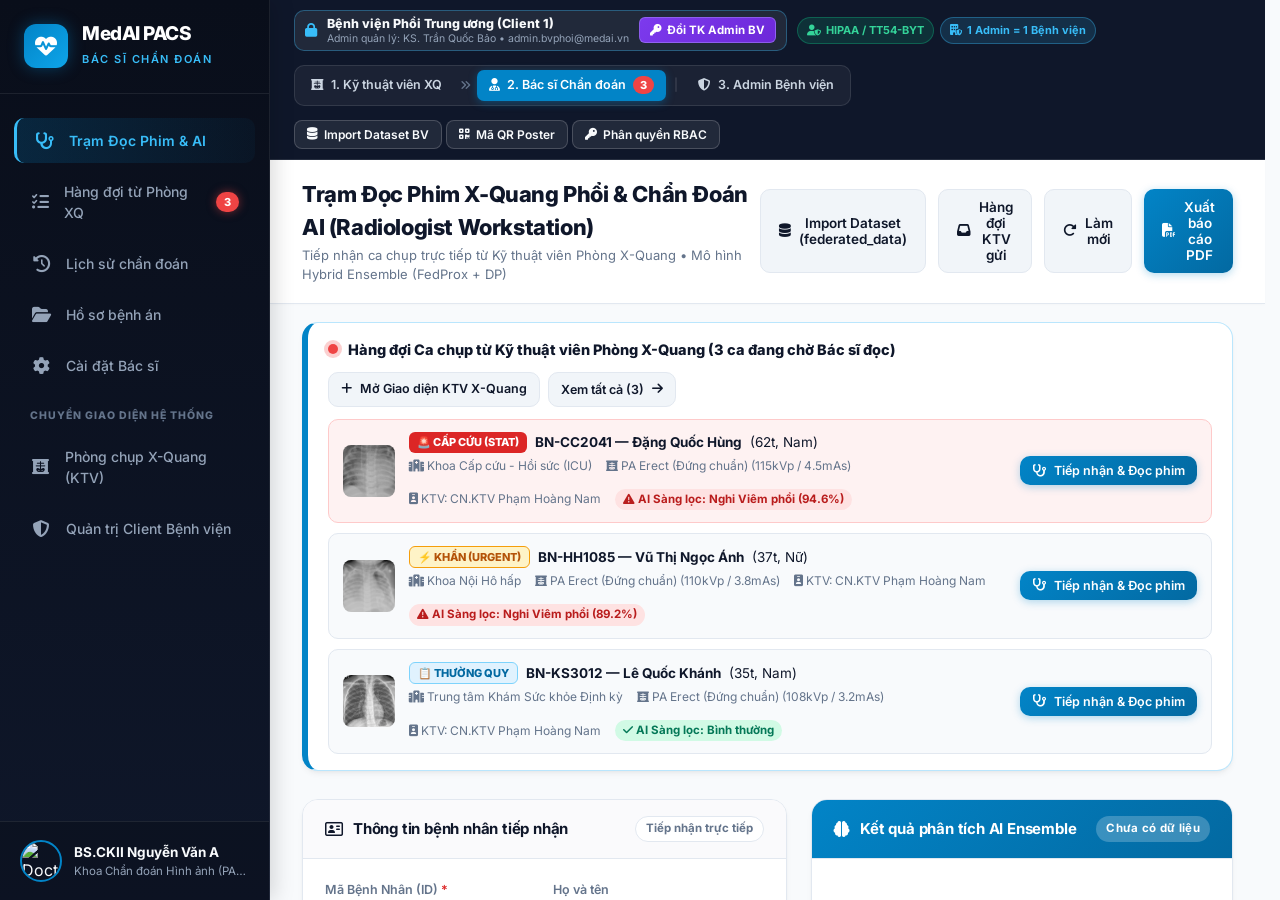
==== commit 7316f874: "fix(ui,deploy): fix DLG math formula rendering and add Static Space Edge AI Grad-CAM engine" ====
--- a/dashboard/index.html
+++ b/dashboard/index.html
@@ -7,7 +7,7 @@
     <meta name="description" content="Giao diện Bác sĩ Chẩn đoán X-Quang Phổi AI nhận ca chụp thời gian thực từ Kỹ thuật viên phòng X-Quang, tích hợp Federated Learning & Differential Privacy.">
     <link href="https://fonts.googleapis.com/css2?family=Inter:wght@300;400;500;600;700;800&display=swap" rel="stylesheet">
     <link rel="stylesheet" href="https://cdnjs.cloudflare.com/ajax/libs/font-awesome/6.4.0/css/all.min.css">
-    <link rel="stylesheet" href="style.css?v=4.3">
+    <link rel="stylesheet" href="style.css?v=4.5">
     <!-- html2pdf for exporting reports -->
     <script src="https://cdnjs.cloudflare.com/ajax/libs/html2pdf.js/0.10.1/html2pdf.bundle.min.js"></script>
 </head>
@@ -337,9 +337,9 @@
     <div id="toast" class="toast">Đã lưu thành công!</div>
 
     <!-- Scripts with Cache-Busting -->
-    <script src="db.js?v=4.3"></script>
-    <script src="portal-nav.js?v=4.3"></script>
-    <script src="views.js?v=4.3"></script>
-    <script src="script.js?v=4.3"></script>
+    <script src="db.js?v=4.5"></script>
+    <script src="portal-nav.js?v=4.5"></script>
+    <script src="views.js?v=4.5"></script>
+    <script src="script.js?v=4.5"></script>
 </body>
 </html>
--- a/dashboard/style.css
+++ b/dashboard/style.css
@@ -3011,6 +3011,272 @@
     padding: 7px 10px;
     border-radius: 6px;
     border: 1px solid var(--border);
+}
+
+/* =====================================================================
+   INTERACTIVE DLG GRADIENT INVERSION DEFENSE LAB & POSTER QR MODAL
+   ===================================================================== */
+.dlg-lab-toolbar {
+    display: flex;
+    justify-content: space-between;
+    align-items: center;
+    gap: 16px;
+    flex-wrap: wrap;
+    background: #F8FAFC;
+    border: 1px solid var(--border);
+    border-radius: var(--radius);
+    padding: 14px 18px;
+    margin-bottom: 18px;
+}
+
+.dlg-lab-desc {
+    flex: 1;
+    min-width: 280px;
+    font-size: 13px;
+    line-height: 1.5;
+    color: var(--text-main);
+}
+
+.dlg-lab-actions {
+    display: flex;
+    align-items: center;
+    gap: 10px;
+    flex-wrap: wrap;
+}
+
+.dlg-progress-strip {
+    display: flex;
+    align-items: center;
+    justify-content: space-between;
+    gap: 14px;
+    background: #FEF2F2;
+    border: 1px solid #FECACA;
+    color: #991B1B;
+    padding: 10px 16px;
+    border-radius: var(--radius);
+    margin-bottom: 16px;
+    font-size: 12.5px;
+    font-weight: 600;
+}
+
+.dlg-canvas-grid {
+    display: grid;
+    grid-template-columns: repeat(auto-fit, minmax(260px, 1fr));
+    gap: 18px;
+}
+
+.dlg-canvas-card {
+    border: 1px solid var(--border);
+    border-radius: var(--radius);
+    padding: 14px;
+    background: #FFFFFF;
+    display: flex;
+    flex-direction: column;
+    gap: 10px;
+}
+
+.dlg-canvas-card.safe-local {
+    border-top: 4px solid #10B981;
+}
+
+.dlg-canvas-card.danger-leak {
+    border-top: 4px solid #EF4444;
+    background: #FFFBFB;
+}
+
+.dlg-canvas-card.dp-protected {
+    border-top: 4px solid #0284C7;
+    background: #F8FCFF;
+}
+
+.dlg-card-head {
+    display: flex;
+    justify-content: space-between;
+    align-items: center;
+    gap: 8px;
+    flex-wrap: wrap;
+}
+
+.dlg-card-head code {
+    font-size: 11.5px;
+    font-weight: 700;
+    background: #F1F5F9;
+    padding: 3px 8px;
+    border-radius: 5px;
+}
+
+.dlg-canvas-wrap {
+    background: #090D16;
+    border-radius: 8px;
+    padding: 10px;
+    display: flex;
+    justify-content: center;
+    align-items: center;
+}
+
+.dlg-canvas-wrap canvas {
+    width: 210px;
+    height: 210px;
+    border-radius: 6px;
+    border: 1px solid rgba(255, 255, 255, 0.14);
+}
+
+.dlg-metrics-bar {
+    display: flex;
+    justify-content: space-between;
+    align-items: center;
+    font-size: 12px;
+    padding-top: 6px;
+    border-top: 1px dashed var(--border);
+}
+
+.dlg-benchmark-details {
+    margin-top: 18px;
+    border: 1px solid var(--border);
+    border-radius: var(--radius);
+    background: #F8FAFC;
+    padding: 12px 16px;
+}
+
+.dlg-benchmark-details summary {
+    cursor: pointer;
+    font-weight: 700;
+    font-size: 13.5px;
+    color: var(--primary);
+    display: flex;
+    align-items: center;
+    gap: 8px;
+}
+
+.dlg-benchmark-imgs {
+    margin-top: 14px;
+    display: grid;
+    grid-template-columns: repeat(auto-fit, minmax(300px, 1fr));
+    gap: 16px;
+}
+
+.dlg-plot-box {
+    background: #FFFFFF;
+    border: 1px solid var(--border);
+    border-radius: 8px;
+    padding: 10px;
+    text-align: center;
+}
+
+.dlg-plot-box img {
+    width: 100%;
+    height: auto;
+    border-radius: 6px;
+}
+
+.dlg-plot-box span {
+    display: block;
+    margin-top: 8px;
+    font-size: 12px;
+    font-weight: 600;
+    color: var(--text-muted);
+}
+
+/* Poster QR Code Generator Modal */
+.qr-url-bar {
+    display: flex;
+    align-items: center;
+    gap: 10px;
+    flex-wrap: wrap;
+    background: #F8FAFC;
+    border: 1px solid var(--border);
+    border-radius: var(--radius);
+    padding: 12px 16px;
+    margin-bottom: 16px;
+}
+
+.qr-url-bar input {
+    flex: 1;
+    min-width: 240px;
+    padding: 8px 12px;
+    border: 1px solid #CBD5E1;
+    border-radius: var(--radius);
+    font-family: monospace;
+    font-size: 13px;
+}
+
+.qr-poster-grid {
+    display: grid;
+    grid-template-columns: repeat(auto-fit, minmax(240px, 1fr));
+    gap: 16px;
+    margin-bottom: 18px;
+}
+
+.qr-role-card {
+    border: 2px solid var(--border);
+    border-radius: var(--radius-lg);
+    padding: 16px;
+    background: #FFFFFF;
+    text-align: center;
+    display: flex;
+    flex-direction: column;
+    align-items: center;
+    gap: 8px;
+}
+
+.qr-role-card.tech { border-color: #0D9488; background: #F0FDFA; }
+.qr-role-card.doc { border-color: #0284C7; background: #F0F9FF; }
+.qr-role-card.admin { border-color: #7C3AED; background: #F5F3FF; }
+
+.qr-img-box {
+    background: #FFFFFF;
+    padding: 8px;
+    border-radius: 10px;
+    border: 1px solid var(--border);
+    box-shadow: var(--shadow);
+}
+
+.qr-img-box img {
+    width: 180px;
+    height: 180px;
+    display: block;
+}
+
+.qr-url-text {
+    font-family: monospace;
+    font-size: 11px;
+    color: var(--primary);
+    word-break: break-all;
+    font-weight: 700;
+}
+
+.cloud-deploy-guide-box {
+    background: #F8FAFC;
+    border: 1px solid var(--border);
+    border-radius: var(--radius);
+    padding: 14px 18px;
+}
+
+.cloud-deploy-guide-box h4 {
+    font-size: 14px;
+    font-weight: 800;
+    margin-bottom: 10px;
+    color: var(--text-main);
+}
+
+.cloud-steps-grid {
+    display: grid;
+    grid-template-columns: repeat(auto-fit, minmax(280px, 1fr));
+    gap: 16px;
+}
+
+.cloud-step-item {
+    background: #FFFFFF;
+    border: 1px solid var(--border);
+    border-radius: 8px;
+    padding: 12px 14px;
+    font-size: 12.5px;
+    line-height: 1.55;
+}
+
+.cloud-step-item ol {
+    margin-top: 6px;
+    padding-left: 18px;
 }
 
 /* =====================================================================
@@ -3139,6 +3405,19 @@
     }
 }
 
+.math-formula-pill {
+    display: inline-block;
+    background: #F1F5F9;
+    color: #0F172A;
+    border: 1px solid #CBD5E1;
+    border-radius: 5px;
+    padding: 1px 7px;
+    font-family: 'Cambria Math', 'Times New Roman', ui-monospace, monospace;
+    font-size: 13px;
+    font-weight: 600;
+    letter-spacing: 0.01em;
+}
+
 @media print {
     .sidebar, .hospital-portal-bar, .topbar .actions, .viewer-controls, .table-actions, .incoming-worklist-strip {
         display: none !important;
